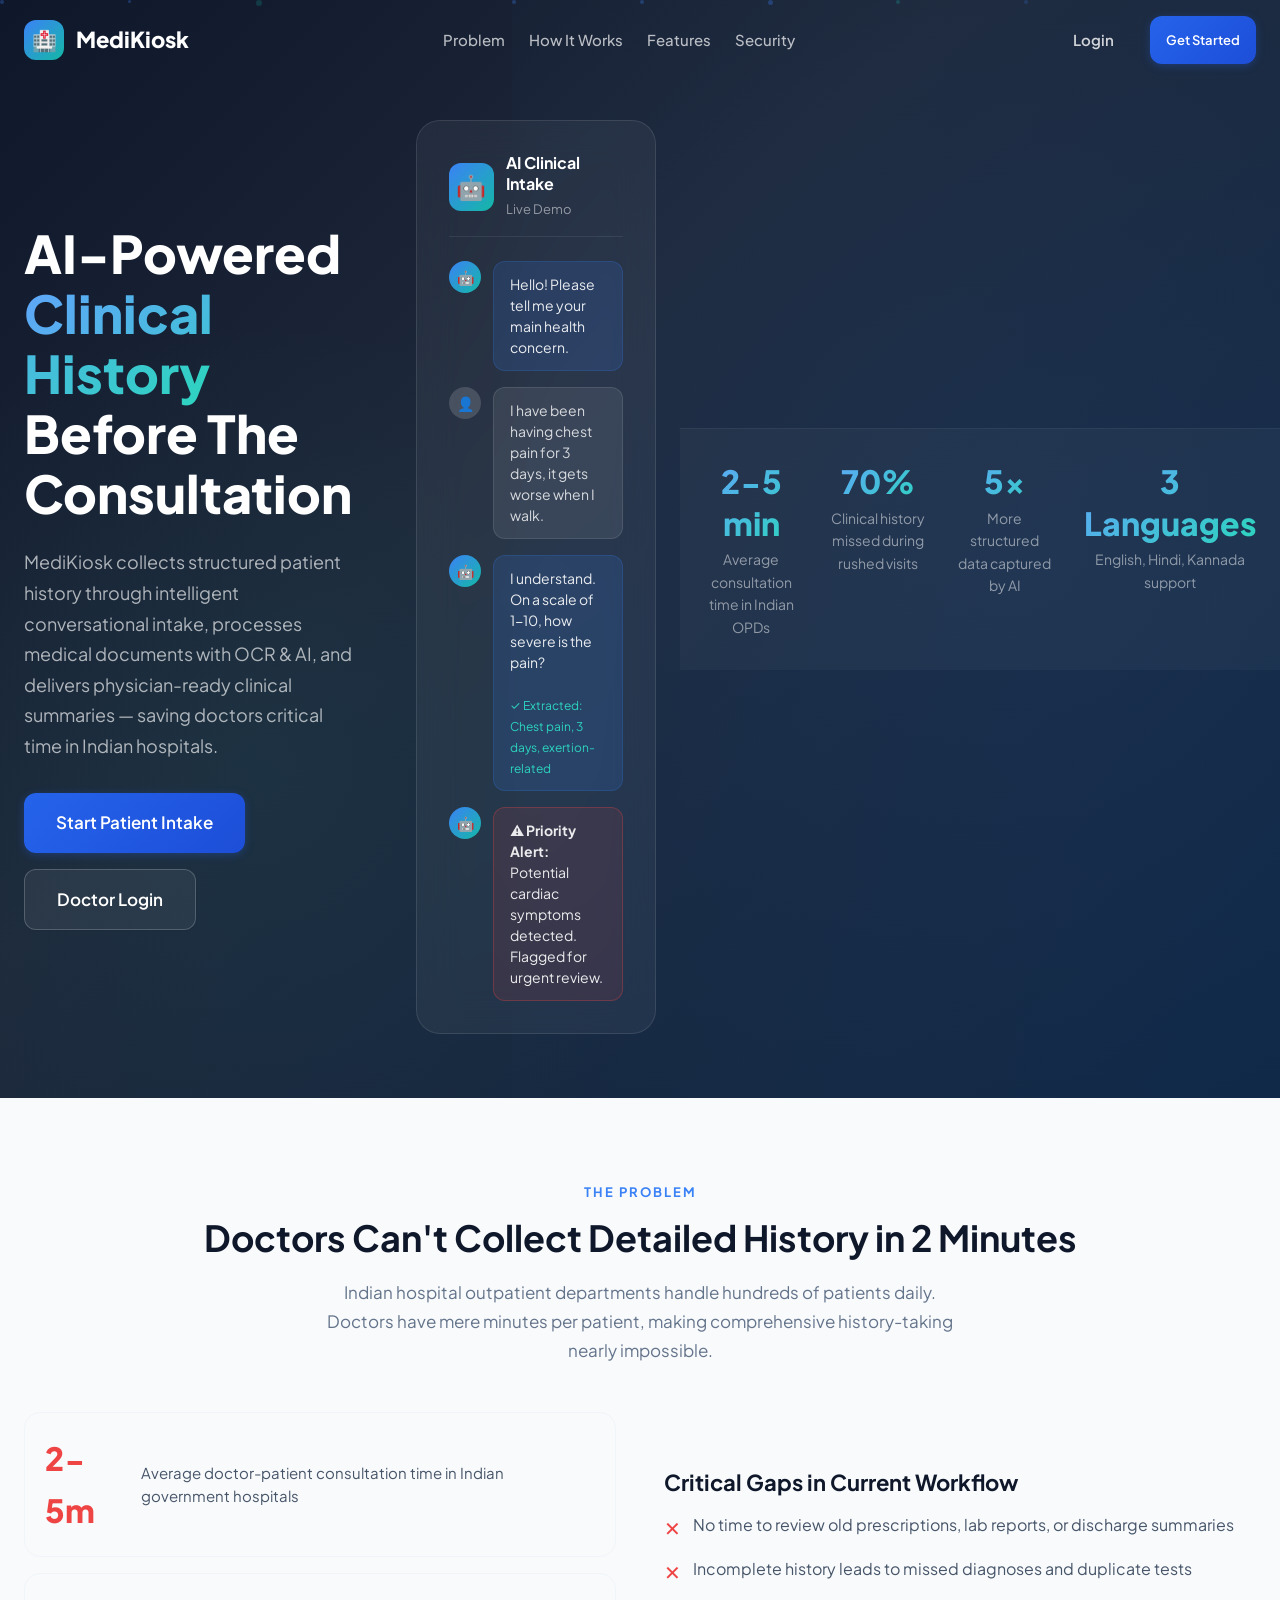
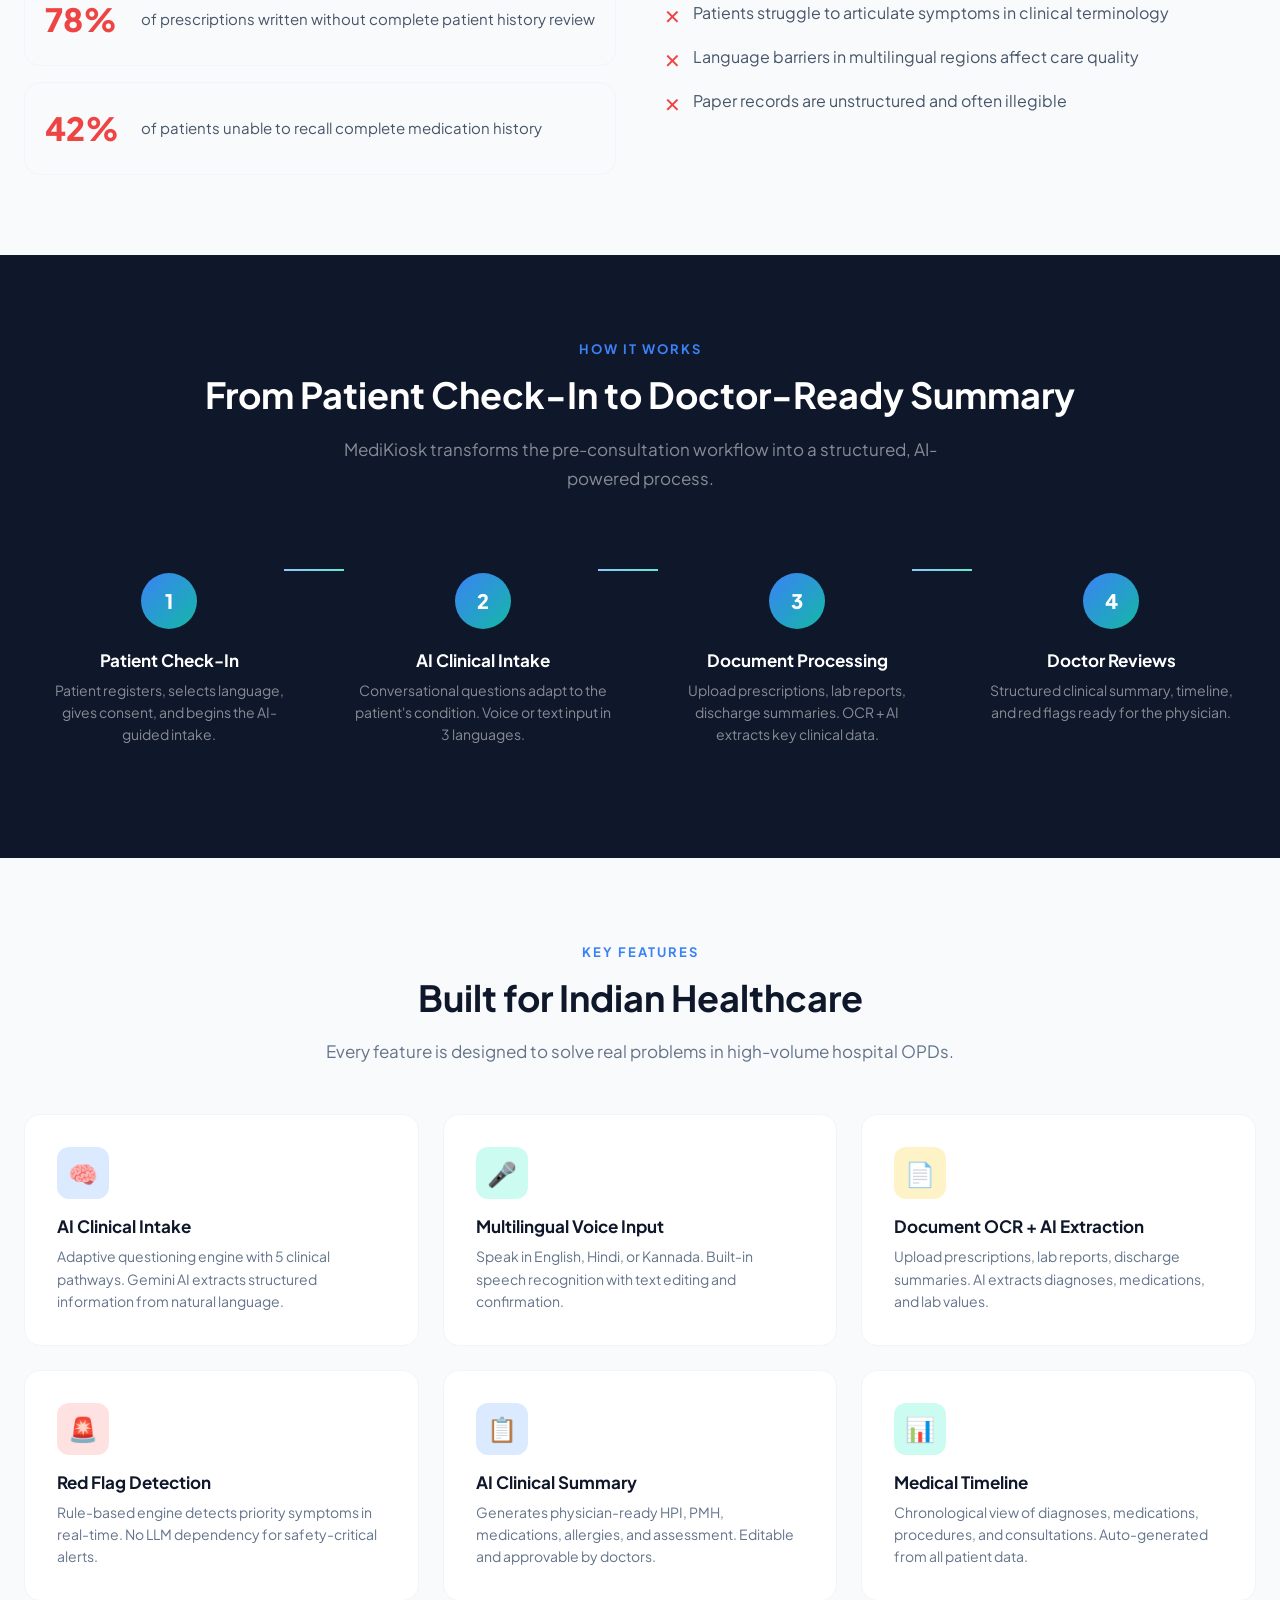
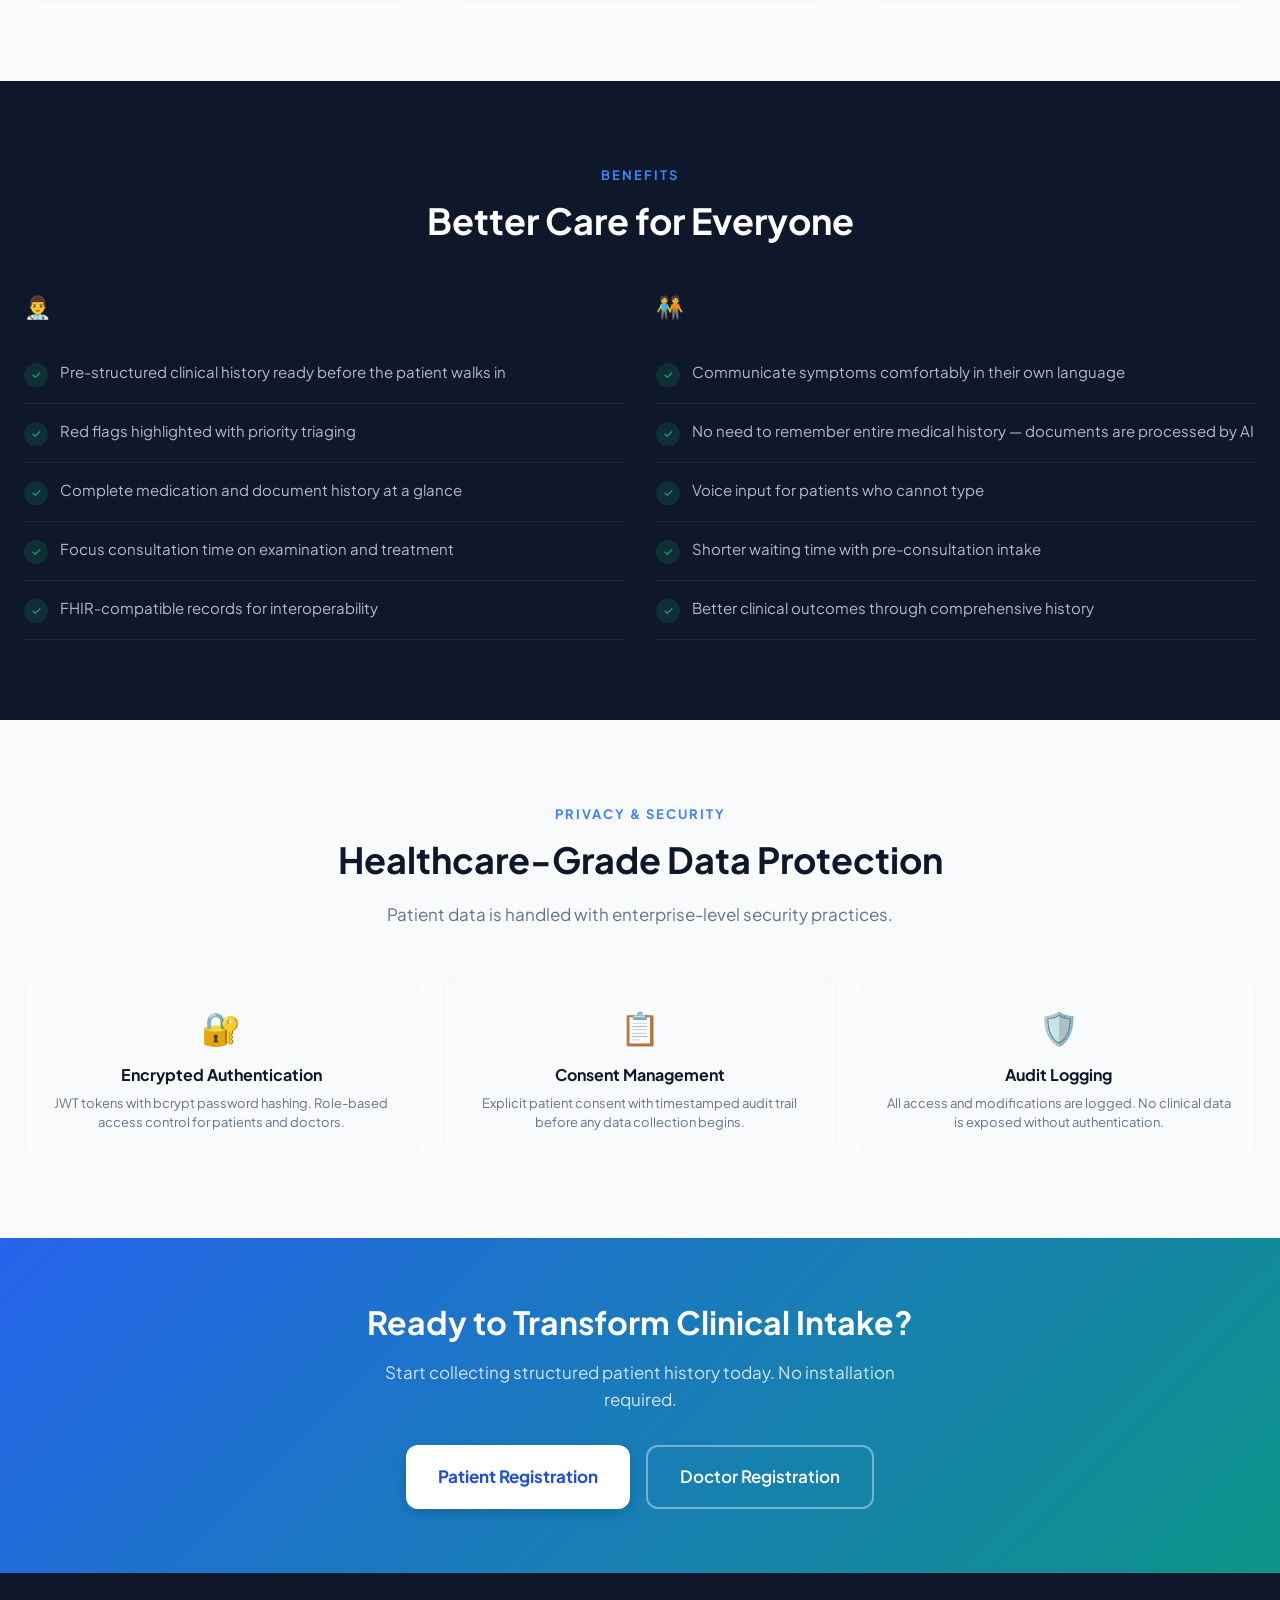
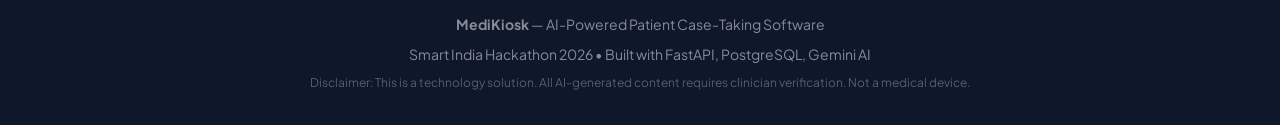
==== frontend/index.html @ 3ceb50de "feat: implement backend core services, models, and authentication routing for the Cedar platform" ====
<!DOCTYPE html>
<html lang="en">
<head>
    <meta charset="UTF-8">
    <meta name="viewport" content="width=device-width, initial-scale=1.0">
    <title>MediKiosk — AI-Powered Patient Case-Taking & Clinical History</title>
    <meta name="description" content="MediKiosk automates clinical history-taking with AI-powered conversational intake, document processing, and physician-ready summaries for Indian hospitals.">
    <link rel="stylesheet" href="css/base.css">
    <link rel="stylesheet" href="css/landing.css">
</head>
<body>
    <!-- Navbar -->
    <nav class="navbar" id="navbar">
        <div class="navbar-inner">
            <a href="/" class="navbar-brand">
                <div class="brand-icon">🏥</div>
                MediKiosk
            </a>
            <div class="navbar-links">
                <a href="#problem">Problem</a>
                <a href="#how-it-works">How It Works</a>
                <a href="#features">Features</a>
                <a href="#security">Security</a>
            </div>
            <div class="navbar-cta">
                <a href="login.html" class="btn btn-ghost" style="color:rgba(255,255,255,0.8)">Login</a>
                <a href="login.html?tab=register" class="btn btn-primary btn-sm">Get Started</a>
            </div>
        </div>
    </nav>

    <!-- Hero -->
    <section class="hero">
        <div class="hero-particles">
            <div class="particle"></div><div class="particle"></div><div class="particle"></div>
            <div class="particle"></div><div class="particle"></div><div class="particle"></div>
            <div class="particle"></div><div class="particle"></div>
        </div>

        <div class="hero-content">
            <div class="hero-text">
                <h1>AI-Powered<br><span class="gradient-text">Clinical History</span><br>Before The Consultation</h1>
                <p>MediKiosk collects structured patient history through intelligent conversational intake, processes medical documents with OCR & AI, and delivers physician-ready clinical summaries — saving doctors critical time in Indian hospitals.</p>
                <div class="hero-buttons">
                    <a href="login.html?tab=register&role=patient" class="btn btn-primary btn-lg">Start Patient Intake</a>
                    <a href="login.html?tab=login&role=doctor" class="btn btn-secondary btn-lg" style="border-color:rgba(255,255,255,0.2);color:white;background:rgba(255,255,255,0.06)">Doctor Login</a>
                </div>
            </div>
            <div class="hero-visual">
                <div class="hero-card">
                    <div class="hero-card-header">
                        <div class="icon">🤖</div>
                        <div>
                            <h3 style="color:white;font-size:1rem">AI Clinical Intake</h3>
                            <span>Live Demo</span>
                        </div>
                    </div>
                    <div class="demo-chat">
                        <div class="demo-message">
                            <div class="demo-avatar ai">🤖</div>
                            <div class="demo-bubble ai">Hello! Please tell me your main health concern.</div>
                        </div>
                        <div class="demo-message">
                            <div class="demo-avatar user">👤</div>
                            <div class="demo-bubble user">I have been having chest pain for 3 days, it gets worse when I walk.</div>
                        </div>
                        <div class="demo-message">
                            <div class="demo-avatar ai">🤖</div>
                            <div class="demo-bubble ai">I understand. On a scale of 1-10, how severe is the pain?<br><br><span style="color:var(--accent-400);font-size:0.75rem">✓ Extracted: Chest pain, 3 days, exertion-related</span></div>
                        </div>
                        <div class="demo-message">
                            <div class="demo-avatar ai">🤖</div>
                            <div class="demo-bubble ai" style="border-color:rgba(239,68,68,0.3);background:rgba(239,68,68,0.1)">⚠️ <strong>Priority Alert:</strong> Potential cardiac symptoms detected. Flagged for urgent review.</div>
                        </div>
                    </div>
                </div>
            </div>
        </div>

        <!-- Stats Bar -->
        <div class="stats-bar">
            <div class="stats-grid">
                <div class="stat-item">
                    <h3>2-5 min</h3>
                    <p>Average consultation time in Indian OPDs</p>
                </div>
                <div class="stat-item">
                    <h3>70%</h3>
                    <p>Clinical history missed during rushed visits</p>
                </div>
                <div class="stat-item">
                    <h3>5x</h3>
                    <p>More structured data captured by AI</p>
                </div>
                <div class="stat-item">
                    <h3>3 Languages</h3>
                    <p>English, Hindi, Kannada support</p>
                </div>
            </div>
        </div>
    </section>

    <!-- Problem Section -->
    <section class="section" id="problem">
        <div class="container">
            <div class="section-header">
                <span class="overline">The Problem</span>
                <h2>Doctors Can't Collect Detailed History in 2 Minutes</h2>
                <p>Indian hospital outpatient departments handle hundreds of patients daily. Doctors have mere minutes per patient, making comprehensive history-taking nearly impossible.</p>
            </div>
            <div class="problem-grid">
                <div>
                    <div class="problem-stat">
                        <span class="number">2-5m</span>
                        <p>Average doctor-patient consultation time in Indian government hospitals</p>
                    </div>
                    <div class="problem-stat" style="margin-top:var(--space-4)">
                        <span class="number">78%</span>
                        <p>of prescriptions written without complete patient history review</p>
                    </div>
                    <div class="problem-stat" style="margin-top:var(--space-4)">
                        <span class="number">42%</span>
                        <p>of patients unable to recall complete medication history</p>
                    </div>
                </div>
                <div>
                    <h3 style="margin-bottom:var(--space-4)">Critical Gaps in Current Workflow</h3>
                    <ul style="list-style:none;display:flex;flex-direction:column;gap:var(--space-3)">
                        <li style="display:flex;gap:var(--space-3);align-items:flex-start">
                            <span style="color:var(--danger);font-size:1.25rem">✕</span>
                            <span style="color:var(--gray-600)">No time to review old prescriptions, lab reports, or discharge summaries</span>
                        </li>
                        <li style="display:flex;gap:var(--space-3);align-items:flex-start">
                            <span style="color:var(--danger);font-size:1.25rem">✕</span>
                            <span style="color:var(--gray-600)">Incomplete history leads to missed diagnoses and duplicate tests</span>
                        </li>
                        <li style="display:flex;gap:var(--space-3);align-items:flex-start">
                            <span style="color:var(--danger);font-size:1.25rem">✕</span>
                            <span style="color:var(--gray-600)">Patients struggle to articulate symptoms in clinical terminology</span>
                        </li>
                        <li style="display:flex;gap:var(--space-3);align-items:flex-start">
                            <span style="color:var(--danger);font-size:1.25rem">✕</span>
                            <span style="color:var(--gray-600)">Language barriers in multilingual regions affect care quality</span>
                        </li>
                        <li style="display:flex;gap:var(--space-3);align-items:flex-start">
                            <span style="color:var(--danger);font-size:1.25rem">✕</span>
                            <span style="color:var(--gray-600)">Paper records are unstructured and often illegible</span>
                        </li>
                    </ul>
                </div>
            </div>
        </div>
    </section>

    <!-- How It Works -->
    <section class="section section-dark" id="how-it-works">
        <div class="container">
            <div class="section-header">
                <span class="overline">How It Works</span>
                <h2>From Patient Check-In to Doctor-Ready Summary</h2>
                <p>MediKiosk transforms the pre-consultation workflow into a structured, AI-powered process.</p>
            </div>
            <div class="steps-grid">
                <div class="step-card">
                    <div class="step-number">1</div>
                    <h3 style="color:white">Patient Check-In</h3>
                    <p style="color:rgba(255,255,255,0.5)">Patient registers, selects language, gives consent, and begins the AI-guided intake.</p>
                    <div class="step-connector"></div>
                </div>
                <div class="step-card">
                    <div class="step-number">2</div>
                    <h3 style="color:white">AI Clinical Intake</h3>
                    <p style="color:rgba(255,255,255,0.5)">Conversational questions adapt to the patient's condition. Voice or text input in 3 languages.</p>
                    <div class="step-connector"></div>
                </div>
                <div class="step-card">
                    <div class="step-number">3</div>
                    <h3 style="color:white">Document Processing</h3>
                    <p style="color:rgba(255,255,255,0.5)">Upload prescriptions, lab reports, discharge summaries. OCR + AI extracts key clinical data.</p>
                    <div class="step-connector"></div>
                </div>
                <div class="step-card">
                    <div class="step-number">4</div>
                    <h3 style="color:white">Doctor Reviews</h3>
                    <p style="color:rgba(255,255,255,0.5)">Structured clinical summary, timeline, and red flags ready for the physician.</p>
                </div>
            </div>
        </div>
    </section>

    <!-- Features -->
    <section class="section" id="features">
        <div class="container">
            <div class="section-header">
                <span class="overline">Key Features</span>
                <h2>Built for Indian Healthcare</h2>
                <p>Every feature is designed to solve real problems in high-volume hospital OPDs.</p>
            </div>
            <div class="features-grid">
                <div class="feature-card">
                    <div class="feature-icon blue">🧠</div>
                    <h3>AI Clinical Intake</h3>
                    <p>Adaptive questioning engine with 5 clinical pathways. Gemini AI extracts structured information from natural language.</p>
                </div>
                <div class="feature-card">
                    <div class="feature-icon green">🎤</div>
                    <h3>Multilingual Voice Input</h3>
                    <p>Speak in English, Hindi, or Kannada. Built-in speech recognition with text editing and confirmation.</p>
                </div>
                <div class="feature-card">
                    <div class="feature-icon amber">📄</div>
                    <h3>Document OCR + AI Extraction</h3>
                    <p>Upload prescriptions, lab reports, discharge summaries. AI extracts diagnoses, medications, and lab values.</p>
                </div>
                <div class="feature-card">
                    <div class="feature-icon red">🚨</div>
                    <h3>Red Flag Detection</h3>
                    <p>Rule-based engine detects priority symptoms in real-time. No LLM dependency for safety-critical alerts.</p>
                </div>
                <div class="feature-card">
                    <div class="feature-icon blue">📋</div>
                    <h3>AI Clinical Summary</h3>
                    <p>Generates physician-ready HPI, PMH, medications, allergies, and assessment. Editable and approvable by doctors.</p>
                </div>
                <div class="feature-card">
                    <div class="feature-icon green">📊</div>
                    <h3>Medical Timeline</h3>
                    <p>Chronological view of diagnoses, medications, procedures, and consultations. Auto-generated from all patient data.</p>
                </div>
            </div>
        </div>
    </section>

    <!-- Benefits -->
    <section class="section section-dark">
        <div class="container">
            <div class="section-header">
                <span class="overline">Benefits</span>
                <h2>Better Care for Everyone</h2>
            </div>
            <div class="benefits-grid">
                <div class="benefit-column">
                    <h3>👨‍⚕️ For Doctors</h3>
                    <div class="benefit-item">
                        <span class="benefit-check">✓</span>
                        <p>Pre-structured clinical history ready before the patient walks in</p>
                    </div>
                    <div class="benefit-item">
                        <span class="benefit-check">✓</span>
                        <p>Red flags highlighted with priority triaging</p>
                    </div>
                    <div class="benefit-item">
                        <span class="benefit-check">✓</span>
                        <p>Complete medication and document history at a glance</p>
                    </div>
                    <div class="benefit-item">
                        <span class="benefit-check">✓</span>
                        <p>Focus consultation time on examination and treatment</p>
                    </div>
                    <div class="benefit-item">
                        <span class="benefit-check">✓</span>
                        <p>FHIR-compatible records for interoperability</p>
                    </div>
                </div>
                <div class="benefit-column">
                    <h3>🧑‍🤝‍🧑 For Patients</h3>
                    <div class="benefit-item">
                        <span class="benefit-check">✓</span>
                        <p>Communicate symptoms comfortably in their own language</p>
                    </div>
                    <div class="benefit-item">
                        <span class="benefit-check">✓</span>
                        <p>No need to remember entire medical history — documents are processed by AI</p>
                    </div>
                    <div class="benefit-item">
                        <span class="benefit-check">✓</span>
                        <p>Voice input for patients who cannot type</p>
                    </div>
                    <div class="benefit-item">
                        <span class="benefit-check">✓</span>
                        <p>Shorter waiting time with pre-consultation intake</p>
                    </div>
                    <div class="benefit-item">
                        <span class="benefit-check">✓</span>
                        <p>Better clinical outcomes through comprehensive history</p>
                    </div>
                </div>
            </div>
        </div>
    </section>

    <!-- Security -->
    <section class="section" id="security">
        <div class="container">
            <div class="section-header">
                <span class="overline">Privacy & Security</span>
                <h2>Healthcare-Grade Data Protection</h2>
                <p>Patient data is handled with enterprise-level security practices.</p>
            </div>
            <div class="security-grid">
                <div class="security-card">
                    <div class="icon">🔐</div>
                    <h3>Encrypted Authentication</h3>
                    <p>JWT tokens with bcrypt password hashing. Role-based access control for patients and doctors.</p>
                </div>
                <div class="security-card">
                    <div class="icon">📋</div>
                    <h3>Consent Management</h3>
                    <p>Explicit patient consent with timestamped audit trail before any data collection begins.</p>
                </div>
                <div class="security-card">
                    <div class="icon">🛡️</div>
                    <h3>Audit Logging</h3>
                    <p>All access and modifications are logged. No clinical data is exposed without authentication.</p>
                </div>
            </div>
        </div>
    </section>

    <!-- CTA -->
    <section class="cta-section">
        <div class="container">
            <h2>Ready to Transform Clinical Intake?</h2>
            <p>Start collecting structured patient history today. No installation required.</p>
            <div class="cta-buttons">
                <a href="login.html?tab=register&role=patient" class="btn btn-white btn-lg">Patient Registration</a>
                <a href="login.html?tab=register&role=doctor" class="btn btn-outline-white btn-lg">Doctor Registration</a>
            </div>
        </div>
    </section>

    <!-- Footer -->
    <footer class="footer">
        <div class="container">
            <p><strong>MediKiosk</strong> — AI-Powered Patient Case-Taking Software</p>
            <p>Smart India Hackathon 2026 • Built with FastAPI, PostgreSQL, Gemini AI</p>
            <p style="margin-top:var(--space-2);font-size:0.75rem;color:rgba(255,255,255,0.3)">Disclaimer: This is a technology solution. All AI-generated content requires clinician verification. Not a medical device.</p>
        </div>
    </footer>

    <script>
        // Navbar scroll effect
        window.addEventListener('scroll', () => {
            document.getElementById('navbar').classList.toggle('scrolled', window.scrollY > 50);
        });
    </script>
</body>
</html>
---- frontend/css/base.css ----
/* ===== MediKiosk Design System ===== */
/* Base tokens, reset, typography, and utility classes */

@import url('https://fonts.googleapis.com/css2?family=Inter:wght@300;400;500;600;700;800&family=Plus+Jakarta+Sans:wght@400;500;600;700;800&display=swap');

/* === CSS Custom Properties === */
:root {
    /* Primary Colors - Medical Blue */
    --primary-50: #eff6ff;
    --primary-100: #dbeafe;
    --primary-200: #bfdbfe;
    --primary-300: #93c5fd;
    --primary-400: #60a5fa;
    --primary-500: #3b82f6;
    --primary-600: #2563eb;
    --primary-700: #1d4ed8;
    --primary-800: #1e40af;
    --primary-900: #1e3a8a;

    /* Accent Colors - Teal/Green */
    --accent-50: #f0fdfa;
    --accent-100: #ccfbf1;
    --accent-200: #99f6e4;
    --accent-300: #5eead4;
    --accent-400: #2dd4bf;
    --accent-500: #14b8a6;
    --accent-600: #0d9488;
    --accent-700: #0f766e;
    --accent-800: #115e59;
    --accent-900: #134e4a;

    /* Neutrals */
    --gray-50: #f8fafc;
    --gray-100: #f1f5f9;
    --gray-200: #e2e8f0;
    --gray-300: #cbd5e1;
    --gray-400: #94a3b8;
    --gray-500: #64748b;
    --gray-600: #475569;
    --gray-700: #334155;
    --gray-800: #1e293b;
    --gray-900: #0f172a;

    /* Semantic Colors */
    --success: #10b981;
    --success-light: #d1fae5;
    --warning: #f59e0b;
    --warning-light: #fef3c7;
    --danger: #ef4444;
    --danger-light: #fee2e2;
    --info: #3b82f6;
    --info-light: #dbeafe;

    /* Typography */
    --font-primary: 'Plus Jakarta Sans', 'Inter', -apple-system, BlinkMacSystemFont, sans-serif;
    --font-mono: 'JetBrains Mono', 'Fira Code', monospace;

    /* Spacing */
    --space-1: 0.25rem;
    --space-2: 0.5rem;
    --space-3: 0.75rem;
    --space-4: 1rem;
    --space-5: 1.25rem;
    --space-6: 1.5rem;
    --space-8: 2rem;
    --space-10: 2.5rem;
    --space-12: 3rem;
    --space-16: 4rem;
    --space-20: 5rem;

    /* Border Radius */
    --radius-sm: 0.375rem;
    --radius-md: 0.5rem;
    --radius-lg: 0.75rem;
    --radius-xl: 1rem;
    --radius-2xl: 1.5rem;
    --radius-full: 9999px;

    /* Shadows */
    --shadow-sm: 0 1px 2px rgba(0,0,0,0.05);
    --shadow-md: 0 4px 6px -1px rgba(0,0,0,0.07), 0 2px 4px -2px rgba(0,0,0,0.05);
    --shadow-lg: 0 10px 15px -3px rgba(0,0,0,0.08), 0 4px 6px -4px rgba(0,0,0,0.04);
    --shadow-xl: 0 20px 25px -5px rgba(0,0,0,0.08), 0 8px 10px -6px rgba(0,0,0,0.04);
    --shadow-glow: 0 0 20px rgba(59, 130, 246, 0.15);

    /* Transitions */
    --transition-fast: 150ms ease;
    --transition-base: 250ms ease;
    --transition-slow: 350ms ease;

    /* Layout */
    --container-max: 1280px;
    --sidebar-width: 280px;
    --header-height: 64px;
}

/* === Reset === */
*, *::before, *::after {
    margin: 0;
    padding: 0;
    box-sizing: border-box;
}

html {
    font-size: 16px;
    scroll-behavior: smooth;
    -webkit-font-smoothing: antialiased;
    -moz-osx-font-smoothing: grayscale;
}

body {
    font-family: var(--font-primary);
    color: var(--gray-800);
    background-color: var(--gray-50);
    line-height: 1.6;
    min-height: 100vh;
}

a {
    color: var(--primary-600);
    text-decoration: none;
    transition: color var(--transition-fast);
}
a:hover { color: var(--primary-700); }

img { max-width: 100%; height: auto; }

button, input, select, textarea {
    font-family: inherit;
    font-size: inherit;
}

h1, h2, h3, h4, h5, h6 {
    line-height: 1.3;
    font-weight: 700;
    color: var(--gray-900);
}
h1 { font-size: 2.25rem; }
h2 { font-size: 1.75rem; }
h3 { font-size: 1.375rem; }
h4 { font-size: 1.125rem; }

/* === Layout Utilities === */
.container {
    max-width: var(--container-max);
    margin: 0 auto;
    padding: 0 var(--space-6);
}

.flex { display: flex; }
.flex-col { flex-direction: column; }
.items-center { align-items: center; }
.justify-between { justify-content: space-between; }
.justify-center { justify-content: center; }
.gap-1 { gap: var(--space-1); }
.gap-2 { gap: var(--space-2); }
.gap-3 { gap: var(--space-3); }
.gap-4 { gap: var(--space-4); }
.gap-6 { gap: var(--space-6); }
.gap-8 { gap: var(--space-8); }
.flex-1 { flex: 1; }
.flex-wrap { flex-wrap: wrap; }

.grid { display: grid; }
.grid-2 { grid-template-columns: repeat(2, 1fr); }
.grid-3 { grid-template-columns: repeat(3, 1fr); }
.grid-4 { grid-template-columns: repeat(4, 1fr); }

.text-center { text-align: center; }
.text-right { text-align: right; }
.text-sm { font-size: 0.875rem; }
.text-xs { font-size: 0.75rem; }
.text-lg { font-size: 1.125rem; }
.font-medium { font-weight: 500; }
.font-semibold { font-weight: 600; }
.font-bold { font-weight: 700; }
.text-muted { color: var(--gray-500); }

.hidden { display: none !important; }

/* === Buttons === */
.btn {
    display: inline-flex;
    align-items: center;
    justify-content: center;
    gap: var(--space-2);
    padding: var(--space-3) var(--space-6);
    border: none;
    border-radius: var(--radius-lg);
    font-weight: 600;
    font-size: 0.9375rem;
    cursor: pointer;
    transition: all var(--transition-base);
    white-space: nowrap;
    position: relative;
    overflow: hidden;
}
.btn:disabled {
    opacity: 0.6;
    cursor: not-allowed;
}
.btn:active:not(:disabled) {
    transform: scale(0.97);
}

.btn-primary {
    background: linear-gradient(135deg, var(--primary-600), var(--primary-700));
    color: white;
    box-shadow: 0 2px 8px rgba(37, 99, 235, 0.3);
}
.btn-primary:hover:not(:disabled) {
    background: linear-gradient(135deg, var(--primary-500), var(--primary-600));
    box-shadow: 0 4px 12px rgba(37, 99, 235, 0.4);
    transform: translateY(-1px);
}

.btn-secondary {
    background: white;
    color: var(--gray-700);
    border: 1.5px solid var(--gray-200);
    box-shadow: var(--shadow-sm);
}
.btn-secondary:hover:not(:disabled) {
    background: var(--gray-50);
    border-color: var(--gray-300);
    box-shadow: var(--shadow-md);
}

.btn-accent {
    background: linear-gradient(135deg, var(--accent-500), var(--accent-600));
    color: white;
    box-shadow: 0 2px 8px rgba(20, 184, 166, 0.3);
}
.btn-accent:hover:not(:disabled) {
    background: linear-gradient(135deg, var(--accent-400), var(--accent-500));
    box-shadow: 0 4px 12px rgba(20, 184, 166, 0.4);
    transform: translateY(-1px);
}

.btn-danger {
    background: linear-gradient(135deg, var(--danger), #dc2626);
    color: white;
}
.btn-danger:hover:not(:disabled) {
    box-shadow: 0 4px 12px rgba(239, 68, 68, 0.4);
    transform: translateY(-1px);
}

.btn-ghost {
    background: transparent;
    color: var(--gray-600);
}
.btn-ghost:hover:not(:disabled) {
    background: var(--gray-100);
    color: var(--gray-800);
}

.btn-sm {
    padding: var(--space-2) var(--space-4);
    font-size: 0.8125rem;
}
.btn-lg {
    padding: var(--space-4) var(--space-8);
    font-size: 1.0625rem;
}
.btn-icon {
    padding: var(--space-3);
    width: 44px;
    height: 44px;
}

/* === Form Controls === */
.form-group {
    display: flex;
    flex-direction: column;
    gap: var(--space-2);
}

.form-label {
    font-size: 0.875rem;
    font-weight: 600;
    color: var(--gray-700);
}

.form-input,
.form-select,
.form-textarea {
    padding: var(--space-3) var(--space-4);
    border: 1.5px solid var(--gray-200);
    border-radius: var(--radius-lg);
    font-size: 0.9375rem;
    color: var(--gray-800);
    background: white;
    transition: all var(--transition-fast);
    outline: none;
    width: 100%;
}
.form-input:focus,
.form-select:focus,
.form-textarea:focus {
    border-color: var(--primary-400);
    box-shadow: 0 0 0 3px rgba(59, 130, 246, 0.1);
}
.form-input::placeholder { color: var(--gray-400); }
.form-textarea { resize: vertical; min-height: 80px; }

.form-error { color: var(--danger); font-size: 0.8125rem; font-weight: 500; }

/* === Cards === */
.card {
    background: white;
    border-radius: var(--radius-xl);
    border: 1px solid var(--gray-100);
    box-shadow: var(--shadow-sm);
    overflow: hidden;
    transition: all var(--transition-base);
}
.card:hover {
    box-shadow: var(--shadow-md);
}
.card-body {
    padding: var(--space-6);
}
.card-header {
    padding: var(--space-4) var(--space-6);
    border-bottom: 1px solid var(--gray-100);
    display: flex;
    align-items: center;
    justify-content: space-between;
}

/* === Badges === */
.badge {
    display: inline-flex;
    align-items: center;
    gap: var(--space-1);
    padding: var(--space-1) var(--space-3);
    border-radius: var(--radius-full);
    font-size: 0.75rem;
    font-weight: 600;
    white-space: nowrap;
}
.badge-primary { background: var(--primary-100); color: var(--primary-700); }
.badge-success { background: var(--success-light); color: #065f46; }
.badge-warning { background: var(--warning-light); color: #92400e; }
.badge-danger { background: var(--danger-light); color: #991b1b; }
.badge-info { background: var(--info-light); color: #1e40af; }
.badge-neutral { background: var(--gray-100); color: var(--gray-600); }

/* === Alerts === */
.alert {
    padding: var(--space-4) var(--space-5);
    border-radius: var(--radius-lg);
    display: flex;
    align-items: flex-start;
    gap: var(--space-3);
    font-size: 0.875rem;
    line-height: 1.5;
}
.alert-icon { font-size: 1.25rem; flex-shrink: 0; margin-top: 1px; }
.alert-danger { background: var(--danger-light); color: #991b1b; border: 1px solid #fecaca; }
.alert-warning { background: var(--warning-light); color: #92400e; border: 1px solid #fde68a; }
.alert-success { background: var(--success-light); color: #065f46; border: 1px solid #a7f3d0; }
.alert-info { background: var(--info-light); color: #1e40af; border: 1px solid #bfdbfe; }

/* === Tabs === */
.tabs {
    display: flex;
    border-bottom: 2px solid var(--gray-100);
    gap: var(--space-1);
    overflow-x: auto;
}
.tab {
    padding: var(--space-3) var(--space-5);
    font-weight: 500;
    font-size: 0.875rem;
    color: var(--gray-500);
    border: none;
    background: none;
    cursor: pointer;
    border-bottom: 2px solid transparent;
    margin-bottom: -2px;
    transition: all var(--transition-fast);
    white-space: nowrap;
}
.tab:hover { color: var(--gray-700); }
.tab.active {
    color: var(--primary-600);
    border-bottom-color: var(--primary-600);
    font-weight: 600;
}
.tab-content { display: none; }
.tab-content.active { display: block; }

/* === Progress Bar === */
.progress-bar {
    width: 100%;
    height: 8px;
    background: var(--gray-100);
    border-radius: var(--radius-full);
    overflow: hidden;
}
.progress-fill {
    height: 100%;
    background: linear-gradient(90deg, var(--primary-500), var(--accent-500));
    border-radius: var(--radius-full);
    transition: width var(--transition-slow);
}

/* === Toast Notifications === */
.toast-container {
    position: fixed;
    top: var(--space-6);
    right: var(--space-6);
    z-index: 9999;
    display: flex;
    flex-direction: column;
    gap: var(--space-3);
    pointer-events: none;
}
.toast {
    display: flex;
    align-items: center;
    gap: var(--space-3);
    padding: var(--space-4) var(--space-5);
    background: white;
    border-radius: var(--radius-lg);
    box-shadow: var(--shadow-xl);
    border-left: 4px solid var(--gray-400);
    min-width: 320px;
    max-width: 480px;
    animation: slideInRight var(--transition-base) ease-out;
    pointer-events: auto;
}
.toast-success { border-left-color: var(--success); }
.toast-error { border-left-color: var(--danger); }
.toast-warning { border-left-color: var(--warning); }
.toast-info { border-left-color: var(--info); }
.toast-icon { font-size: 1.25rem; flex-shrink: 0; }
.toast-message { font-size: 0.875rem; color: var(--gray-700); flex: 1; }
.toast-close {
    background: none; border: none; cursor: pointer;
    color: var(--gray-400); padding: var(--space-1);
    font-size: 1.125rem;
}
.toast-close:hover { color: var(--gray-600); }

@keyframes slideInRight {
    from { transform: translateX(100%); opacity: 0; }
    to { transform: translateX(0); opacity: 1; }
}
@keyframes slideOutRight {
    from { transform: translateX(0); opacity: 1; }
    to { transform: translateX(100%); opacity: 0; }
}

/* === Loader / Spinner === */
.spinner {
    width: 24px;
    height: 24px;
    border: 3px solid var(--gray-200);
    border-top-color: var(--primary-500);
    border-radius: 50%;
    animation: spin 0.7s linear infinite;
}
.spinner-lg { width: 40px; height: 40px; border-width: 4px; }
@keyframes spin { to { transform: rotate(360deg); } }

.loading-overlay {
    position: fixed; inset: 0;
    background: rgba(255,255,255,0.8);
    backdrop-filter: blur(4px);
    display: flex; align-items: center; justify-content: center;
    z-index: 9998;
}

/* === Empty State === */
.empty-state {
    text-align: center;
    padding: var(--space-12) var(--space-6);
    color: var(--gray-400);
}
.empty-state-icon { font-size: 3rem; margin-bottom: var(--space-4); }
.empty-state-title { font-size: 1.125rem; font-weight: 600; color: var(--gray-600); margin-bottom: var(--space-2); }
.empty-state-text { font-size: 0.875rem; max-width: 400px; margin: 0 auto; }

/* === Modal === */
.modal-overlay {
    position: fixed; inset: 0;
    background: rgba(15, 23, 42, 0.5);
    backdrop-filter: blur(4px);
    display: flex; align-items: center; justify-content: center;
    z-index: 9990;
    opacity: 0;
    visibility: hidden;
    transition: all var(--transition-base);
}
.modal-overlay.active {
    opacity: 1;
    visibility: visible;
}
.modal {
    background: white;
    border-radius: var(--radius-2xl);
    box-shadow: var(--shadow-xl);
    max-width: 560px;
    width: 90%;
    max-height: 85vh;
    overflow-y: auto;
    transform: scale(0.95) translateY(10px);
    transition: transform var(--transition-base);
}
.modal-overlay.active .modal {
    transform: scale(1) translateY(0);
}
.modal-header {
    padding: var(--space-6);
    border-bottom: 1px solid var(--gray-100);
    display: flex; align-items: center; justify-content: space-between;
}
.modal-body { padding: var(--space-6); }
.modal-footer {
    padding: var(--space-4) var(--space-6);
    border-top: 1px solid var(--gray-100);
    display: flex; justify-content: flex-end; gap: var(--space-3);
}

/* === Scrollbar === */
::-webkit-scrollbar { width: 6px; height: 6px; }
::-webkit-scrollbar-track { background: transparent; }
::-webkit-scrollbar-thumb {
    background: var(--gray-300);
    border-radius: var(--radius-full);
}
::-webkit-scrollbar-thumb:hover { background: var(--gray-400); }

/* === Responsive === */
@media (max-width: 768px) {
    html { font-size: 15px; }
    h1 { font-size: 1.75rem; }
    h2 { font-size: 1.375rem; }
    .container { padding: 0 var(--space-4); }
    .grid-2, .grid-3, .grid-4 { grid-template-columns: 1fr; }
    .btn-lg { padding: var(--space-3) var(--space-6); font-size: 1rem; }
    .toast-container { top: var(--space-4); right: var(--space-4); left: var(--space-4); }
    .toast { min-width: auto; }
}

@media (max-width: 480px) {
    html { font-size: 14px; }
    .container { padding: 0 var(--space-3); }
}
---- frontend/css/landing.css ----
/* ===== Landing Page Styles ===== */

/* Hero Section */
.hero {
    position: relative;
    min-height: 100vh;
    display: flex;
    align-items: center;
    background: linear-gradient(135deg, #0f172a 0%, #1e293b 40%, #0f2744 100%);
    overflow: hidden;
}

.hero::before {
    content: '';
    position: absolute;
    top: -50%;
    right: -20%;
    width: 80%;
    height: 200%;
    background: radial-gradient(circle, rgba(59, 130, 246, 0.08) 0%, transparent 70%);
    pointer-events: none;
}

.hero::after {
    content: '';
    position: absolute;
    bottom: -30%;
    left: -10%;
    width: 60%;
    height: 120%;
    background: radial-gradient(circle, rgba(20, 184, 166, 0.06) 0%, transparent 60%);
    pointer-events: none;
}

/* Floating particles */
.hero-particles {
    position: absolute;
    inset: 0;
    overflow: hidden;
    pointer-events: none;
}
.particle {
    position: absolute;
    width: 4px;
    height: 4px;
    background: rgba(59, 130, 246, 0.3);
    border-radius: 50%;
    animation: float-up linear infinite;
}
.particle:nth-child(2) { width: 6px; height: 6px; background: rgba(20, 184, 166, 0.2); left: 20%; animation-duration: 18s; animation-delay: 2s; }
.particle:nth-child(3) { left: 40%; animation-duration: 22s; animation-delay: 4s; }
.particle:nth-child(4) { width: 5px; height: 5px; left: 60%; animation-duration: 16s; animation-delay: 1s; }
.particle:nth-child(5) { left: 80%; animation-duration: 20s; animation-delay: 3s; background: rgba(59, 130, 246, 0.2); }
.particle:nth-child(6) { width: 3px; height: 3px; left: 10%; animation-duration: 24s; animation-delay: 5s; }
.particle:nth-child(7) { left: 70%; animation-duration: 19s; animation-delay: 6s; background: rgba(20, 184, 166, 0.25); }
.particle:nth-child(8) { left: 50%; animation-duration: 21s; animation-delay: 7s; }

@keyframes float-up {
    0% { transform: translateY(100vh) rotate(0deg); opacity: 0; }
    10% { opacity: 1; }
    90% { opacity: 1; }
    100% { transform: translateY(-100px) rotate(360deg); opacity: 0; }
}

/* Navbar */
.navbar {
    position: fixed;
    top: 0;
    left: 0;
    right: 0;
    z-index: 100;
    padding: var(--space-4) 0;
    transition: all var(--transition-base);
}
.navbar.scrolled {
    background: rgba(15, 23, 42, 0.95);
    backdrop-filter: blur(12px);
    box-shadow: 0 4px 20px rgba(0,0,0,0.2);
}
.navbar-inner {
    display: flex;
    align-items: center;
    justify-content: space-between;
    max-width: var(--container-max);
    margin: 0 auto;
    padding: 0 var(--space-6);
}
.navbar-brand {
    display: flex;
    align-items: center;
    gap: var(--space-3);
    color: white;
    font-weight: 800;
    font-size: 1.375rem;
}
.navbar-brand .brand-icon {
    width: 40px;
    height: 40px;
    background: linear-gradient(135deg, var(--primary-500), var(--accent-500));
    border-radius: var(--radius-lg);
    display: flex;
    align-items: center;
    justify-content: center;
    font-size: 1.25rem;
}
.navbar-links {
    display: flex;
    align-items: center;
    gap: var(--space-6);
}
.navbar-links a {
    color: rgba(255,255,255,0.7);
    font-weight: 500;
    font-size: 0.9375rem;
    transition: color var(--transition-fast);
}
.navbar-links a:hover { color: white; }
.navbar-cta {
    display: flex;
    gap: var(--space-3);
}

/* Hero Content */
.hero-content {
    position: relative;
    z-index: 1;
    max-width: var(--container-max);
    margin: 0 auto;
    padding: 120px var(--space-6) var(--space-16);
    display: grid;
    grid-template-columns: 1fr 1fr;
    gap: var(--space-16);
    align-items: center;
}
.hero-text h1 {
    font-size: 3.25rem;
    font-weight: 800;
    color: white;
    line-height: 1.15;
    margin-bottom: var(--space-6);
}
.hero-text h1 .gradient-text {
    background: linear-gradient(135deg, var(--primary-400), var(--accent-400));
    -webkit-background-clip: text;
    -webkit-text-fill-color: transparent;
    background-clip: text;
}
.hero-text p {
    font-size: 1.125rem;
    color: rgba(255,255,255,0.65);
    line-height: 1.7;
    margin-bottom: var(--space-8);
    max-width: 540px;
}
.hero-buttons {
    display: flex;
    gap: var(--space-4);
    flex-wrap: wrap;
}

/* Hero Visual */
.hero-visual {
    position: relative;
    display: flex;
    align-items: center;
    justify-content: center;
}
.hero-card {
    background: rgba(255,255,255,0.05);
    backdrop-filter: blur(20px);
    border: 1px solid rgba(255,255,255,0.1);
    border-radius: var(--radius-2xl);
    padding: var(--space-8);
    width: 100%;
    max-width: 480px;
}
.hero-card-header {
    display: flex;
    align-items: center;
    gap: var(--space-3);
    margin-bottom: var(--space-6);
    padding-bottom: var(--space-4);
    border-bottom: 1px solid rgba(255,255,255,0.08);
}
.hero-card-header .icon {
    width: 48px;
    height: 48px;
    border-radius: var(--radius-lg);
    background: linear-gradient(135deg, var(--primary-500), var(--accent-500));
    display: flex;
    align-items: center;
    justify-content: center;
    font-size: 1.5rem;
}
.hero-card-header h3 {
    color: white;
    font-size: 1.125rem;
}
.hero-card-header span {
    color: rgba(255,255,255,0.5);
    font-size: 0.8125rem;
}
.demo-chat {
    display: flex;
    flex-direction: column;
    gap: var(--space-4);
}
.demo-message {
    display: flex;
    align-items: flex-start;
    gap: var(--space-3);
    animation: fadeInUp 0.5s ease forwards;
    opacity: 0;
}
.demo-message:nth-child(2) { animation-delay: 0.5s; }
.demo-message:nth-child(3) { animation-delay: 1s; }
.demo-message:nth-child(4) { animation-delay: 1.5s; }

.demo-avatar {
    width: 32px;
    height: 32px;
    border-radius: var(--radius-full);
    display: flex;
    align-items: center;
    justify-content: center;
    font-size: 0.875rem;
    flex-shrink: 0;
}
.demo-avatar.ai { background: linear-gradient(135deg, var(--primary-500), var(--accent-500)); }
.demo-avatar.user { background: rgba(255,255,255,0.15); }

.demo-bubble {
    padding: var(--space-3) var(--space-4);
    border-radius: var(--radius-lg);
    font-size: 0.875rem;
    line-height: 1.5;
    max-width: 320px;
}
.demo-bubble.ai {
    background: rgba(59, 130, 246, 0.15);
    color: rgba(255,255,255,0.9);
    border: 1px solid rgba(59, 130, 246, 0.2);
}
.demo-bubble.user {
    background: rgba(255,255,255,0.08);
    color: rgba(255,255,255,0.8);
    border: 1px solid rgba(255,255,255,0.1);
}

@keyframes fadeInUp {
    from { opacity: 0; transform: translateY(10px); }
    to { opacity: 1; transform: translateY(0); }
}

/* Stats */
.stats-bar {
    position: relative;
    z-index: 1;
    background: rgba(255,255,255,0.03);
    border-top: 1px solid rgba(255,255,255,0.05);
    padding: var(--space-8) 0;
}
.stats-grid {
    display: grid;
    grid-template-columns: repeat(4, 1fr);
    gap: var(--space-8);
    max-width: var(--container-max);
    margin: 0 auto;
    padding: 0 var(--space-6);
    text-align: center;
}
.stat-item h3 {
    font-size: 2rem;
    font-weight: 800;
    background: linear-gradient(135deg, var(--primary-400), var(--accent-400));
    -webkit-background-clip: text;
    -webkit-text-fill-color: transparent;
    background-clip: text;
}
.stat-item p {
    color: rgba(255,255,255,0.5);
    font-size: 0.875rem;
    margin-top: var(--space-1);
}

/* Sections */
.section {
    padding: var(--space-20) 0;
}
.section-dark {
    background: var(--gray-900);
    color: white;
}
.section-header {
    text-align: center;
    margin-bottom: var(--space-12);
}
.section-header .overline {
    display: inline-block;
    font-size: 0.8125rem;
    font-weight: 700;
    text-transform: uppercase;
    letter-spacing: 2px;
    color: var(--primary-500);
    margin-bottom: var(--space-3);
}
.section-header h2 {
    font-size: 2.25rem;
    margin-bottom: var(--space-4);
}
.section-header p {
    font-size: 1.0625rem;
    color: var(--gray-500);
    max-width: 640px;
    margin: 0 auto;
    line-height: 1.7;
}
.section-dark .section-header h2 { color: white; }
.section-dark .section-header p { color: rgba(255,255,255,0.5); }

/* Problem Section */
.problem-grid {
    display: grid;
    grid-template-columns: 1fr 1fr;
    gap: var(--space-12);
    align-items: center;
}
.problem-stat {
    display: flex;
    align-items: center;
    gap: var(--space-4);
    padding: var(--space-5);
    background: var(--gray-50);
    border-radius: var(--radius-xl);
    border: 1px solid var(--gray-100);
}
.problem-stat .number {
    font-size: 2rem;
    font-weight: 800;
    color: var(--danger);
    min-width: 80px;
}
.problem-stat p {
    font-size: 0.9375rem;
    color: var(--gray-600);
    line-height: 1.5;
}

/* How It Works */
.steps-grid {
    display: grid;
    grid-template-columns: repeat(4, 1fr);
    gap: var(--space-6);
}
.step-card {
    text-align: center;
    padding: var(--space-8) var(--space-4);
    position: relative;
}
.step-number {
    width: 56px;
    height: 56px;
    border-radius: var(--radius-full);
    background: linear-gradient(135deg, var(--primary-500), var(--accent-500));
    color: white;
    font-size: 1.25rem;
    font-weight: 800;
    display: flex;
    align-items: center;
    justify-content: center;
    margin: 0 auto var(--space-5);
}
.step-card h3 {
    font-size: 1.0625rem;
    margin-bottom: var(--space-2);
}
.step-card p {
    font-size: 0.875rem;
    color: var(--gray-500);
    line-height: 1.6;
}
.step-connector {
    position: absolute;
    top: 28px;
    right: -30px;
    width: 60px;
    height: 2px;
    background: linear-gradient(90deg, var(--primary-300), var(--accent-300));
}
.step-card:last-child .step-connector { display: none; }

/* Features */
.features-grid {
    display: grid;
    grid-template-columns: repeat(3, 1fr);
    gap: var(--space-6);
}
.feature-card {
    padding: var(--space-8);
    background: white;
    border-radius: var(--radius-xl);
    border: 1px solid var(--gray-100);
    transition: all var(--transition-base);
}
.feature-card:hover {
    transform: translateY(-4px);
    box-shadow: var(--shadow-lg);
    border-color: var(--primary-100);
}
.feature-icon {
    width: 52px;
    height: 52px;
    border-radius: var(--radius-lg);
    display: flex;
    align-items: center;
    justify-content: center;
    font-size: 1.5rem;
    margin-bottom: var(--space-4);
}
.feature-icon.blue { background: var(--primary-100); }
.feature-icon.green { background: var(--accent-100); }
.feature-icon.amber { background: var(--warning-light); }
.feature-icon.red { background: var(--danger-light); }
.feature-card h3 {
    font-size: 1.0625rem;
    margin-bottom: var(--space-2);
}
.feature-card p {
    font-size: 0.875rem;
    color: var(--gray-500);
    line-height: 1.6;
}

/* Benefits */
.benefits-grid {
    display: grid;
    grid-template-columns: 1fr 1fr;
    gap: var(--space-8);
}
.benefit-column h3 {
    font-size: 1.375rem;
    margin-bottom: var(--space-6);
    display: flex;
    align-items: center;
    gap: var(--space-3);
}
.benefit-item {
    display: flex;
    gap: var(--space-3);
    padding: var(--space-4) 0;
    border-bottom: 1px solid rgba(255,255,255,0.06);
}
.benefit-check {
    width: 24px;
    height: 24px;
    border-radius: var(--radius-full);
    background: rgba(16, 185, 129, 0.15);
    color: var(--success);
    display: flex;
    align-items: center;
    justify-content: center;
    font-size: 0.75rem;
    flex-shrink: 0;
    margin-top: 2px;
}
.benefit-item p {
    color: rgba(255,255,255,0.7);
    font-size: 0.9375rem;
    line-height: 1.5;
}

/* Security */
.security-grid {
    display: grid;
    grid-template-columns: repeat(3, 1fr);
    gap: var(--space-6);
}
.security-card {
    text-align: center;
    padding: var(--space-6);
    background: var(--gray-50);
    border-radius: var(--radius-xl);
    border: 1px solid var(--gray-100);
}
.security-card .icon {
    font-size: 2rem;
    margin-bottom: var(--space-3);
}
.security-card h3 {
    font-size: 1rem;
    margin-bottom: var(--space-2);
}
.security-card p {
    font-size: 0.8125rem;
    color: var(--gray-500);
    line-height: 1.5;
}

/* CTA */
.cta-section {
    text-align: center;
    padding: var(--space-16) 0;
    background: linear-gradient(135deg, var(--primary-600), var(--accent-600));
    color: white;
}
.cta-section h2 {
    font-size: 2rem;
    color: white;
    margin-bottom: var(--space-4);
}
.cta-section p {
    font-size: 1.0625rem;
    color: rgba(255,255,255,0.8);
    margin-bottom: var(--space-8);
    max-width: 540px;
    margin-left: auto;
    margin-right: auto;
}
.cta-buttons {
    display: flex;
    justify-content: center;
    gap: var(--space-4);
    flex-wrap: wrap;
}
.btn-white {
    background: white;
    color: var(--primary-700);
    font-weight: 700;
    box-shadow: 0 4px 12px rgba(0,0,0,0.15);
}
.btn-white:hover {
    background: var(--gray-50);
    transform: translateY(-2px);
    box-shadow: 0 6px 16px rgba(0,0,0,0.2);
}
.btn-outline-white {
    background: transparent;
    color: white;
    border: 2px solid rgba(255,255,255,0.4);
}
.btn-outline-white:hover {
    background: rgba(255,255,255,0.1);
    border-color: white;
}

/* Footer */
.footer {
    background: var(--gray-900);
    color: rgba(255,255,255,0.5);
    padding: var(--space-8) 0;
    text-align: center;
    font-size: 0.875rem;
}
.footer a { color: var(--primary-400); }
.footer p { margin-top: var(--space-2); }

/* Responsive */
@media (max-width: 1024px) {
    .hero-content {
        grid-template-columns: 1fr;
        text-align: center;
        padding-top: 100px;
    }
    .hero-text p { margin: 0 auto var(--space-8); }
    .hero-buttons { justify-content: center; }
    .hero-visual { display: none; }
    .hero-text h1 { font-size: 2.5rem; }
    .stats-grid { grid-template-columns: repeat(2, 1fr); }
    .steps-grid { grid-template-columns: repeat(2, 1fr); }
    .step-connector { display: none; }
}

@media (max-width: 768px) {
    .navbar-links { display: none; }
    .features-grid, .security-grid { grid-template-columns: 1fr; }
    .benefits-grid, .problem-grid { grid-template-columns: 1fr; }
    .stats-grid { grid-template-columns: 1fr 1fr; gap: var(--space-4); }
    .hero-text h1 { font-size: 2rem; }
    .section-header h2 { font-size: 1.75rem; }
    .cta-section h2 { font-size: 1.5rem; }
    .steps-grid { grid-template-columns: 1fr; max-width: 400px; margin: 0 auto; }
}
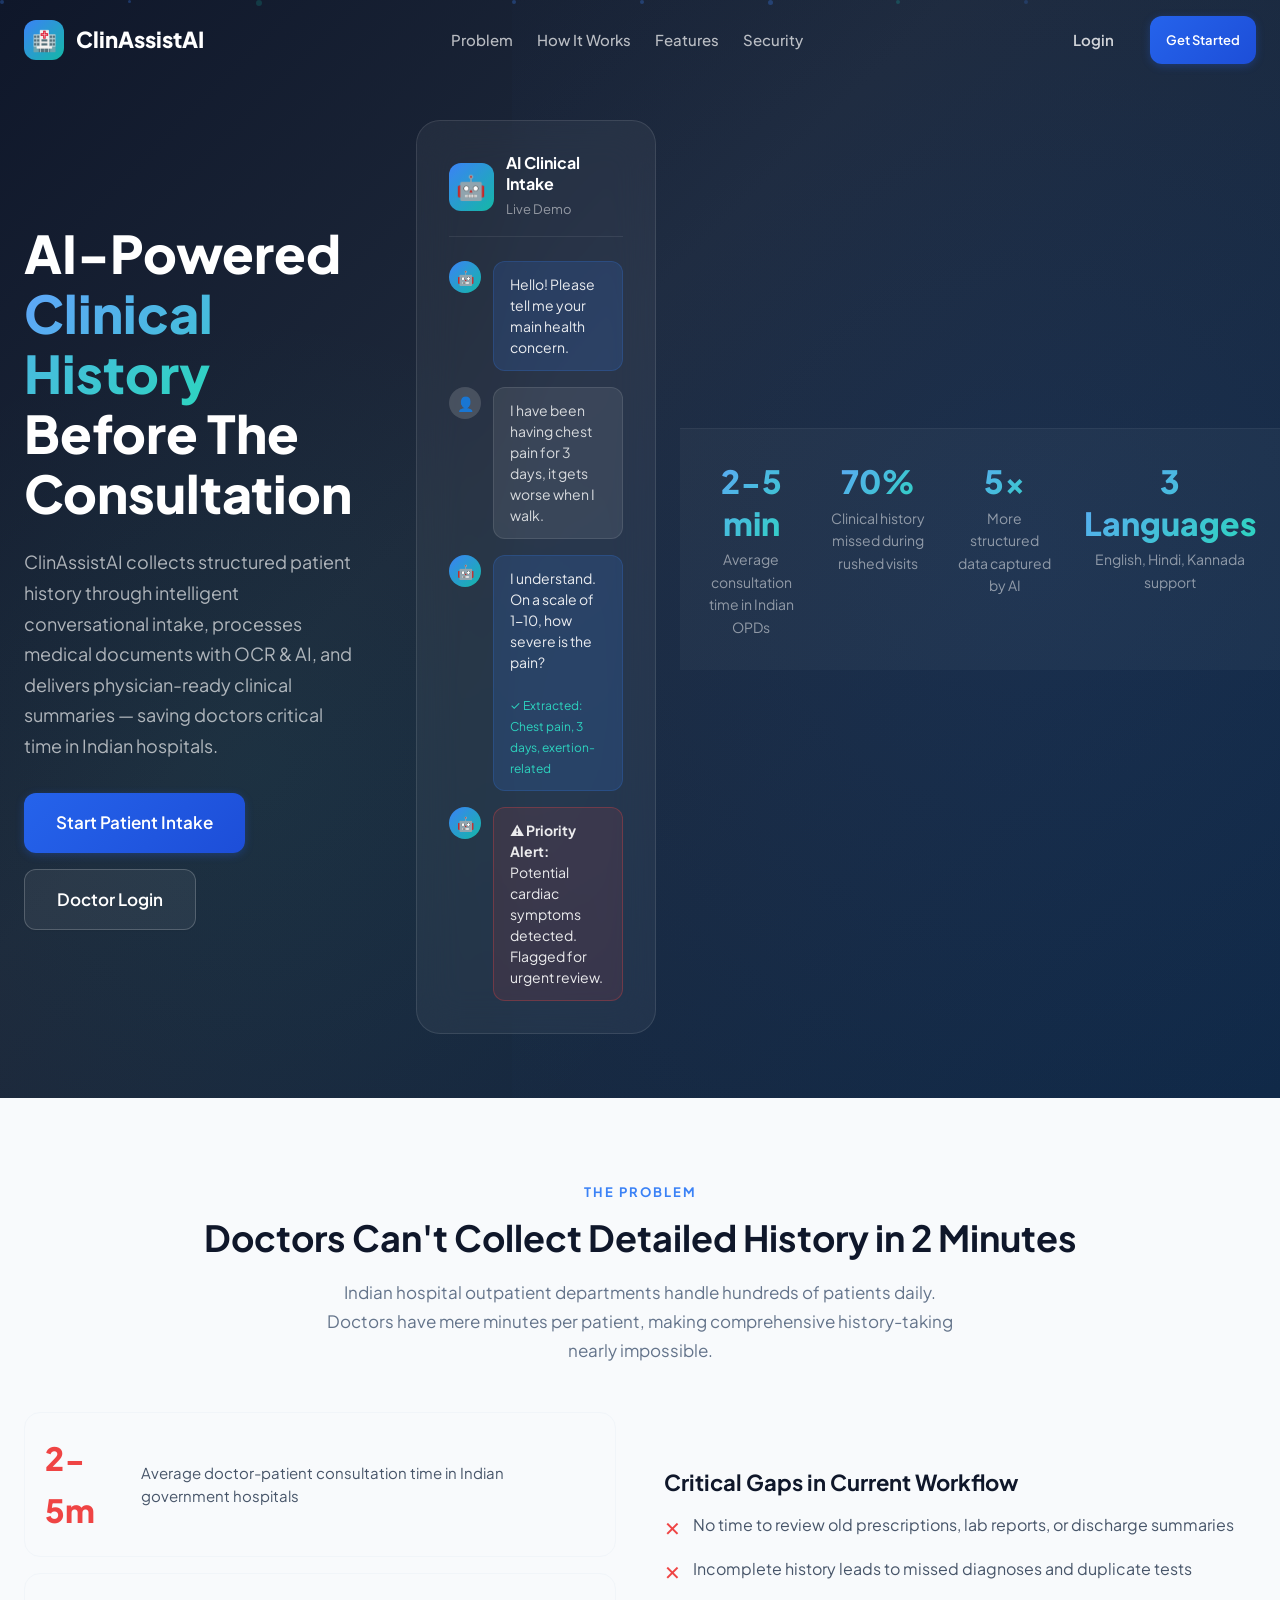
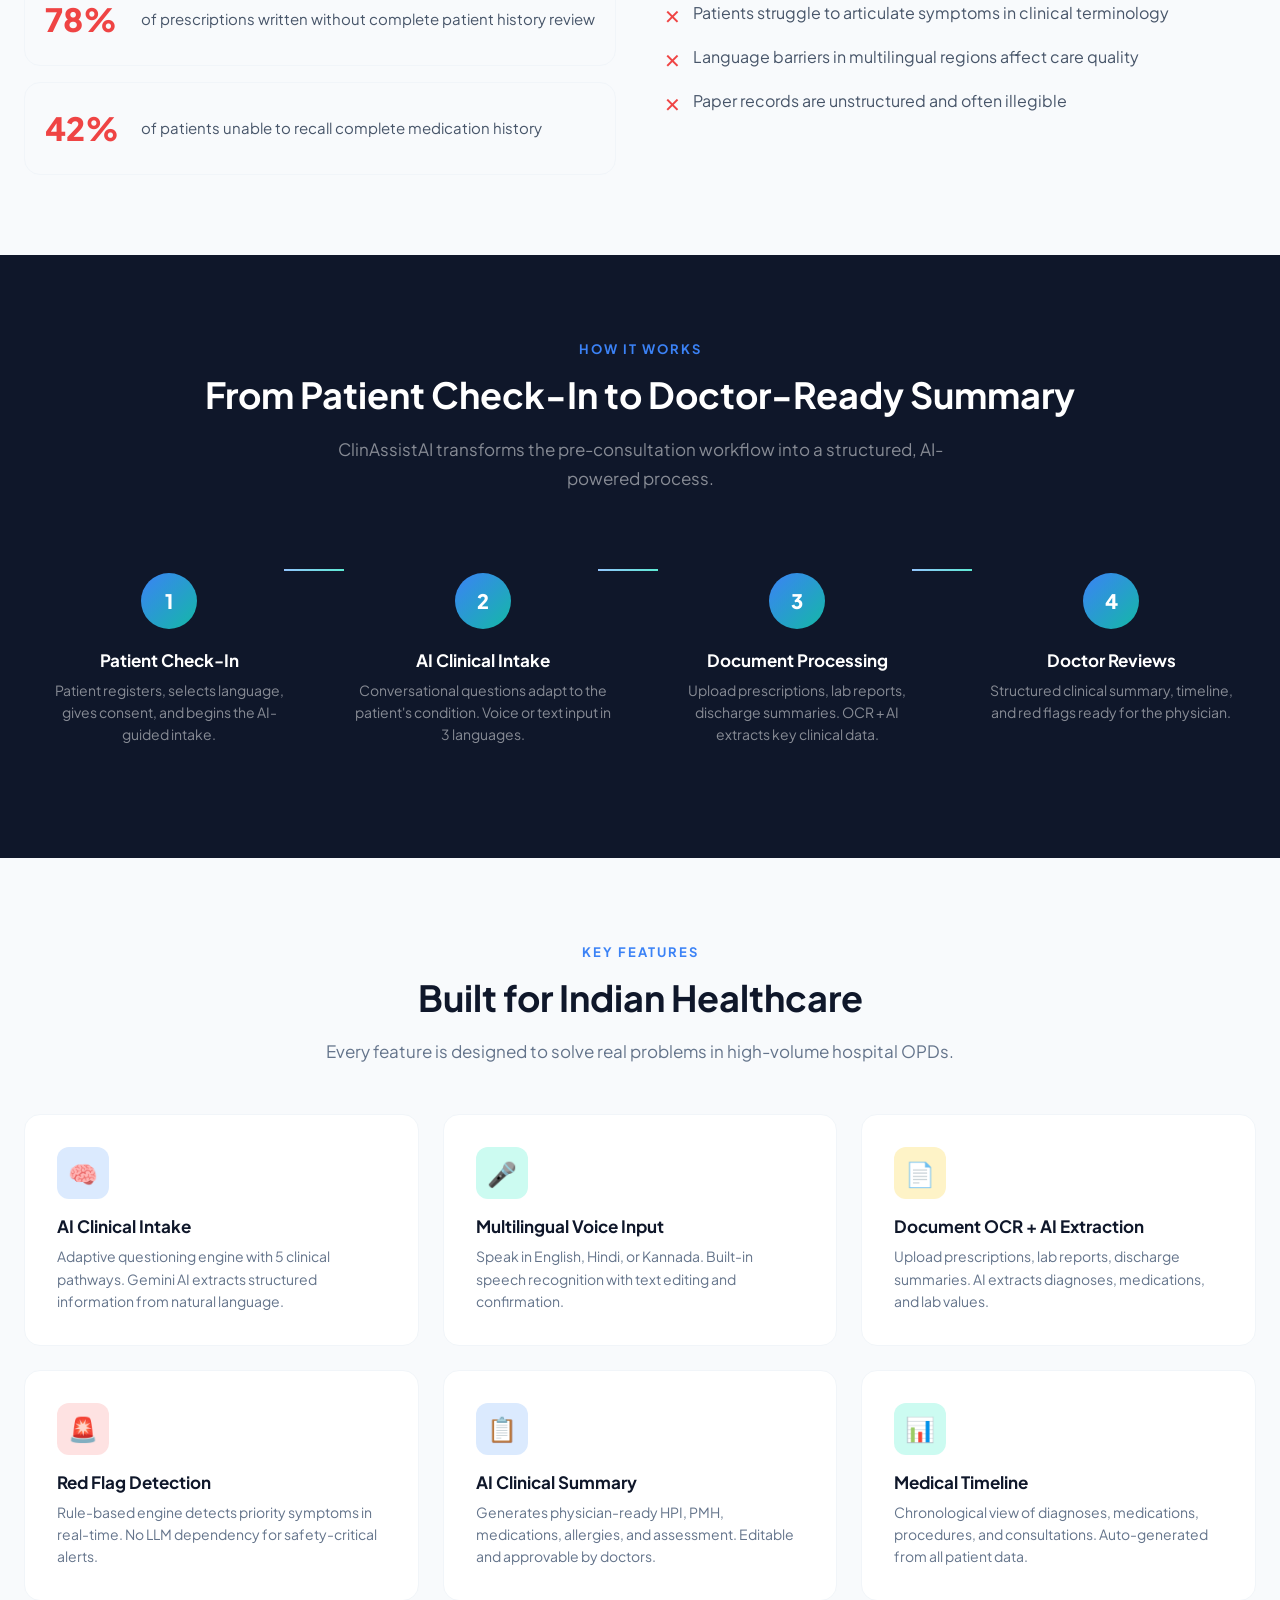
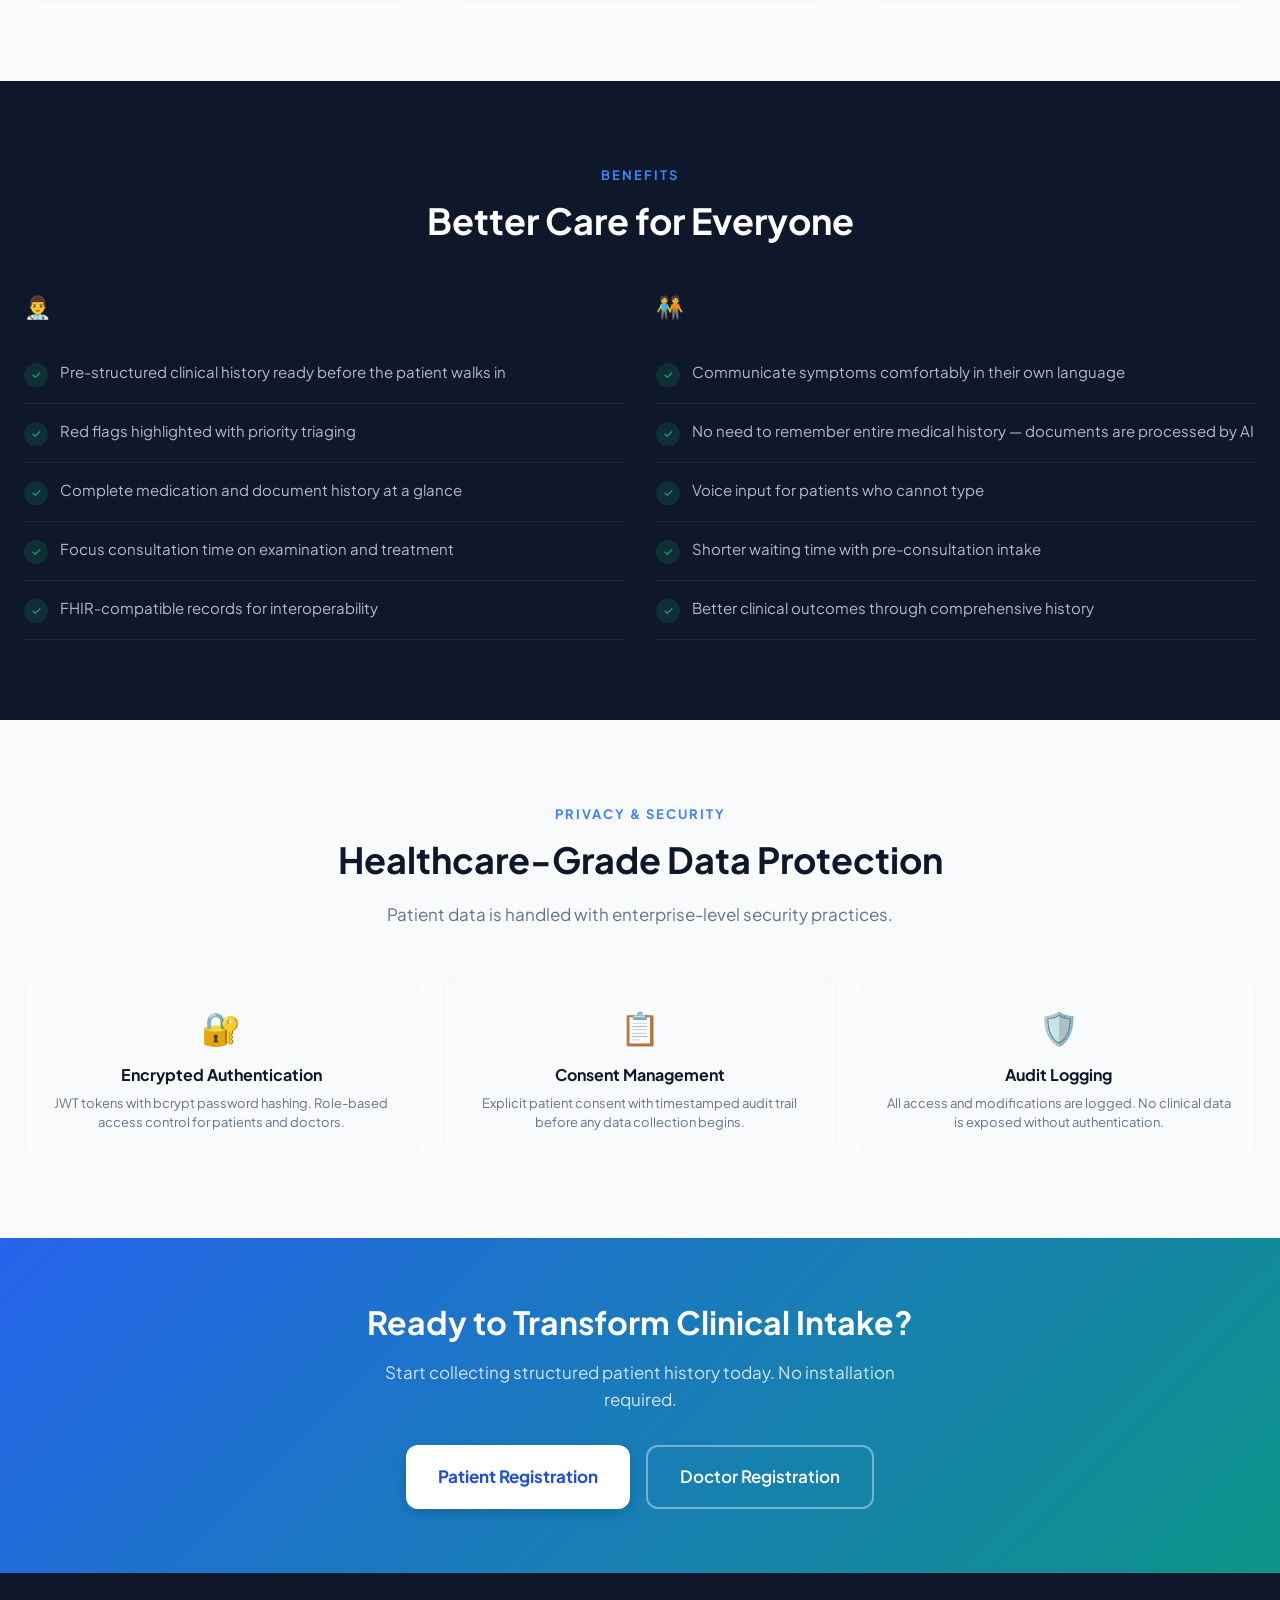
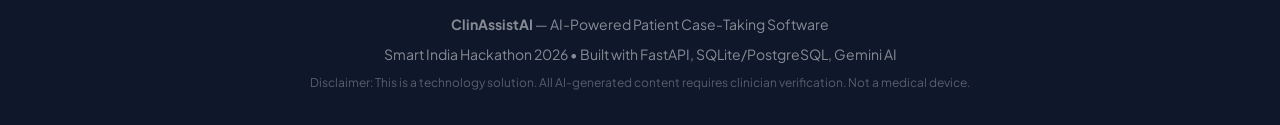
==== commit 59121c5a: "feat: implement core backend services, database infrastructure, and patient/doctor frontend dashboar" ====
--- a/frontend/index.html
+++ b/frontend/index.html
@@ -3,8 +3,8 @@
 <head>
     <meta charset="UTF-8">
     <meta name="viewport" content="width=device-width, initial-scale=1.0">
-    <title>MediKiosk — AI-Powered Patient Case-Taking & Clinical History</title>
-    <meta name="description" content="MediKiosk automates clinical history-taking with AI-powered conversational intake, document processing, and physician-ready summaries for Indian hospitals.">
+    <title>ClinAssistAI — AI-Powered Patient Case-Taking & Clinical History</title>
+    <meta name="description" content="ClinAssistAI automates clinical history-taking with AI-powered conversational intake, document processing, and physician-ready summaries for Indian hospitals.">
     <link rel="stylesheet" href="css/base.css">
     <link rel="stylesheet" href="css/landing.css">
 </head>
@@ -14,7 +14,7 @@
         <div class="navbar-inner">
             <a href="/" class="navbar-brand">
                 <div class="brand-icon">🏥</div>
-                MediKiosk
+                ClinAssistAI
             </a>
             <div class="navbar-links">
                 <a href="#problem">Problem</a>
@@ -40,7 +40,7 @@
         <div class="hero-content">
             <div class="hero-text">
                 <h1>AI-Powered<br><span class="gradient-text">Clinical History</span><br>Before The Consultation</h1>
-                <p>MediKiosk collects structured patient history through intelligent conversational intake, processes medical documents with OCR & AI, and delivers physician-ready clinical summaries — saving doctors critical time in Indian hospitals.</p>
+                <p>ClinAssistAI collects structured patient history through intelligent conversational intake, processes medical documents with OCR & AI, and delivers physician-ready clinical summaries — saving doctors critical time in Indian hospitals.</p>
                 <div class="hero-buttons">
                     <a href="login.html?tab=register&role=patient" class="btn btn-primary btn-lg">Start Patient Intake</a>
                     <a href="login.html?tab=login&role=doctor" class="btn btn-secondary btn-lg" style="border-color:rgba(255,255,255,0.2);color:white;background:rgba(255,255,255,0.06)">Doctor Login</a>
@@ -158,7 +158,7 @@
             <div class="section-header">
                 <span class="overline">How It Works</span>
                 <h2>From Patient Check-In to Doctor-Ready Summary</h2>
-                <p>MediKiosk transforms the pre-consultation workflow into a structured, AI-powered process.</p>
+                <p>ClinAssistAI transforms the pre-consultation workflow into a structured, AI-powered process.</p>
             </div>
             <div class="steps-grid">
                 <div class="step-card">
@@ -332,8 +332,8 @@
     <!-- Footer -->
     <footer class="footer">
         <div class="container">
-            <p><strong>MediKiosk</strong> — AI-Powered Patient Case-Taking Software</p>
-            <p>Smart India Hackathon 2026 • Built with FastAPI, PostgreSQL, Gemini AI</p>
+            <p><strong>ClinAssistAI</strong> — AI-Powered Patient Case-Taking Software</p>
+            <p>Smart India Hackathon 2026 • Built with FastAPI, SQLite/PostgreSQL, Gemini AI</p>
             <p style="margin-top:var(--space-2);font-size:0.75rem;color:rgba(255,255,255,0.3)">Disclaimer: This is a technology solution. All AI-generated content requires clinician verification. Not a medical device.</p>
         </div>
     </footer>
--- a/frontend/css/base.css
+++ b/frontend/css/base.css
@@ -1,4 +1,4 @@
-/* ===== MediKiosk Design System ===== */
+/* ===== ClinAssistAI Design System ===== */
 /* Base tokens, reset, typography, and utility classes */
 
 @import url('https://fonts.googleapis.com/css2?family=Inter:wght@300;400;500;600;700;800&family=Plus+Jakarta+Sans:wght@400;500;600;700;800&display=swap');
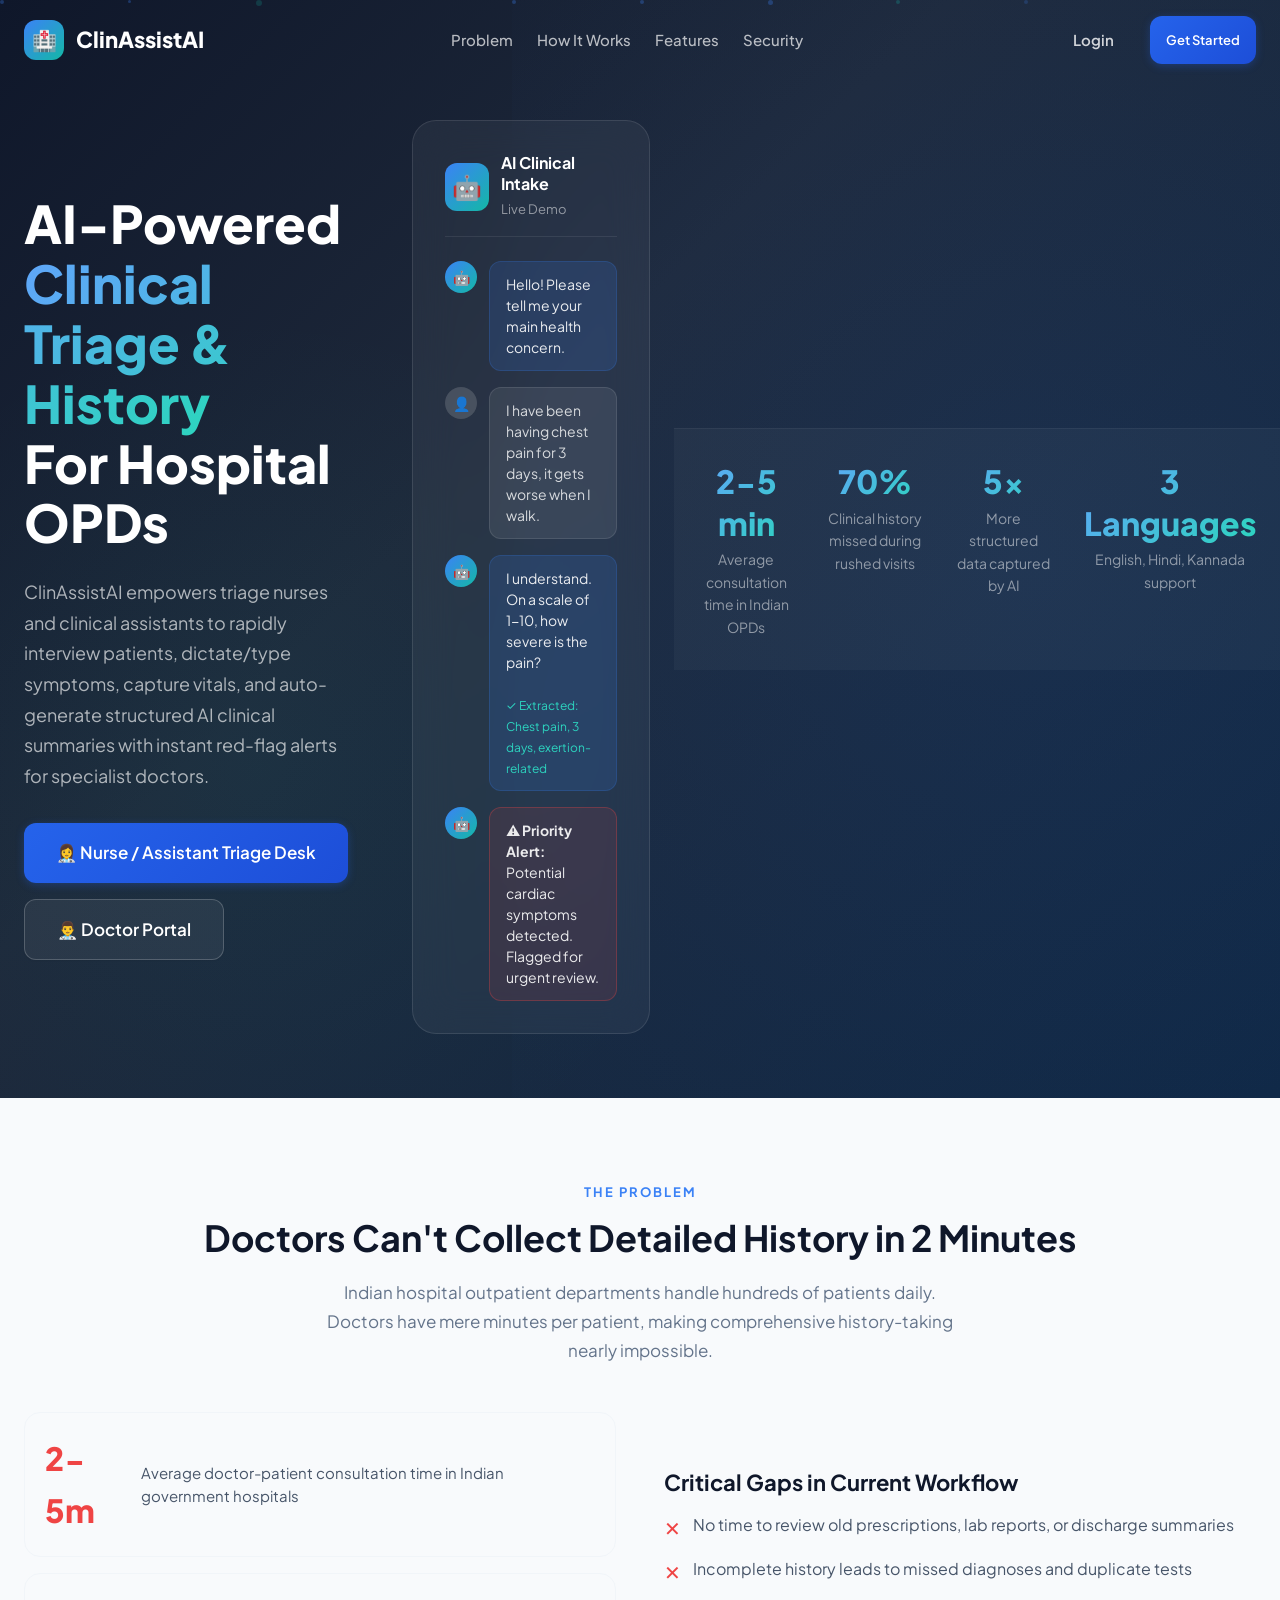
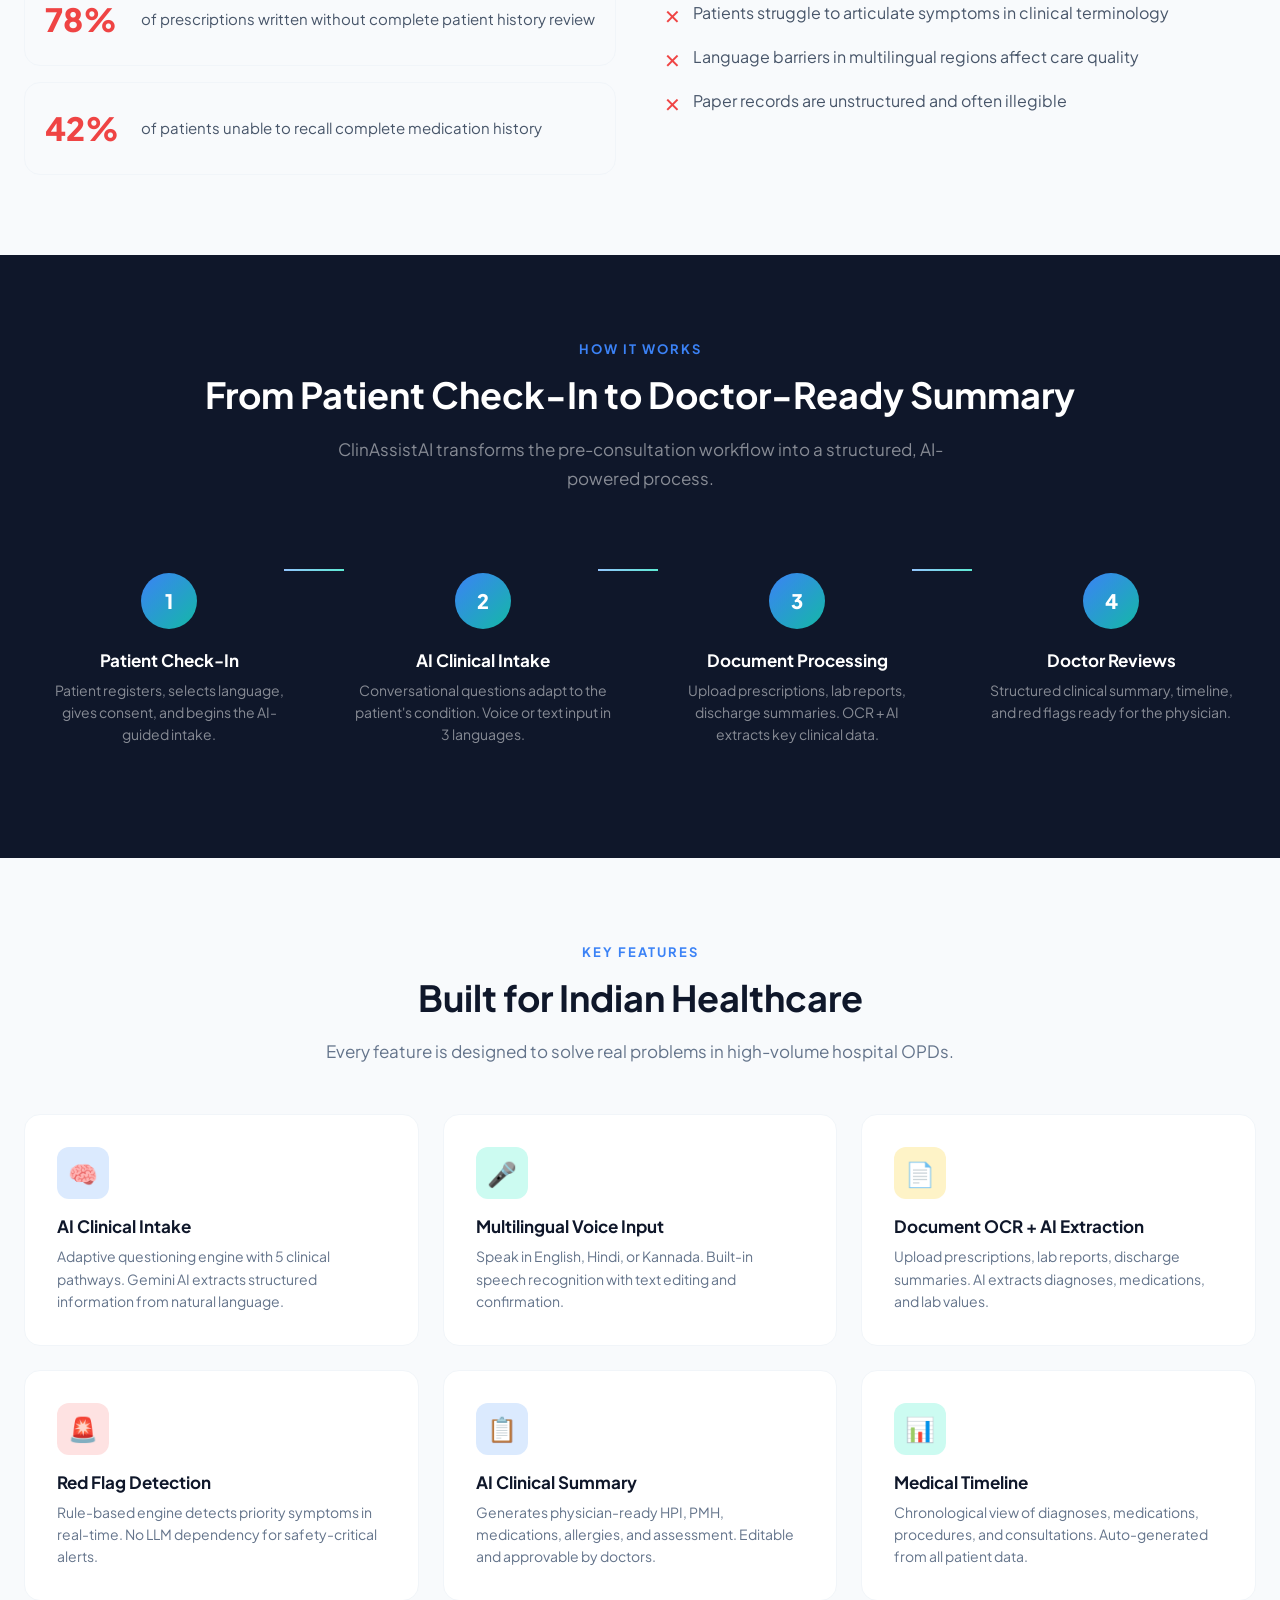
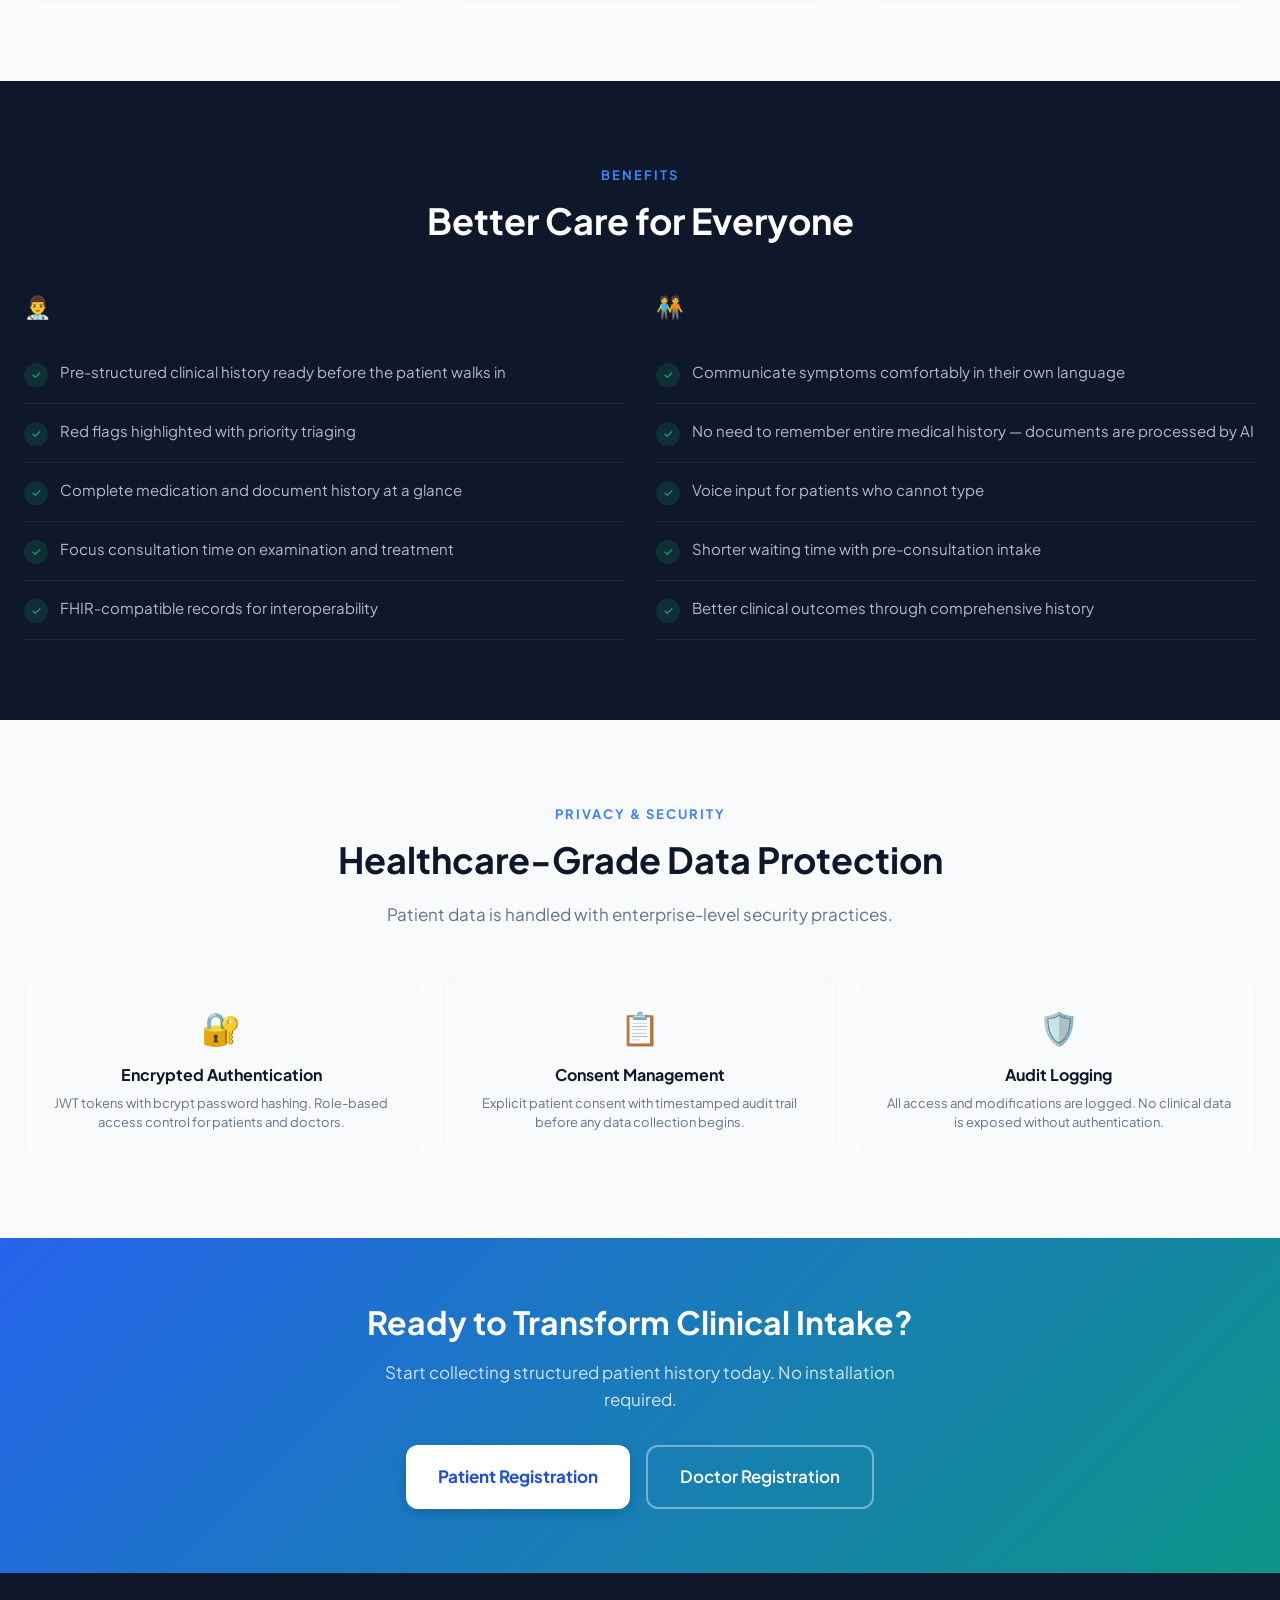
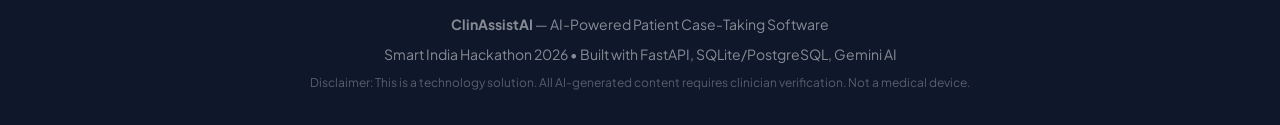
==== commit 6a12788c: "." ====
--- a/frontend/index.html
+++ b/frontend/index.html
@@ -39,11 +39,11 @@
 
         <div class="hero-content">
             <div class="hero-text">
-                <h1>AI-Powered<br><span class="gradient-text">Clinical History</span><br>Before The Consultation</h1>
-                <p>ClinAssistAI collects structured patient history through intelligent conversational intake, processes medical documents with OCR & AI, and delivers physician-ready clinical summaries — saving doctors critical time in Indian hospitals.</p>
+                <h1>AI-Powered<br><span class="gradient-text">Clinical Triage & History</span><br>For Hospital OPDs</h1>
+                <p>ClinAssistAI empowers triage nurses and clinical assistants to rapidly interview patients, dictate/type symptoms, capture vitals, and auto-generate structured AI clinical summaries with instant red-flag alerts for specialist doctors.</p>
                 <div class="hero-buttons">
-                    <a href="login.html?tab=register&role=patient" class="btn btn-primary btn-lg">Start Patient Intake</a>
-                    <a href="login.html?tab=login&role=doctor" class="btn btn-secondary btn-lg" style="border-color:rgba(255,255,255,0.2);color:white;background:rgba(255,255,255,0.06)">Doctor Login</a>
+                    <a href="login.html?tab=login&role=assistant" class="btn btn-primary btn-lg">👩‍⚕️ Nurse / Assistant Triage Desk</a>
+                    <a href="login.html?tab=login&role=doctor" class="btn btn-secondary btn-lg" style="border-color:rgba(255,255,255,0.2);color:white;background:rgba(255,255,255,0.06)">👨‍⚕️ Doctor Portal</a>
                 </div>
             </div>
             <div class="hero-visual">
